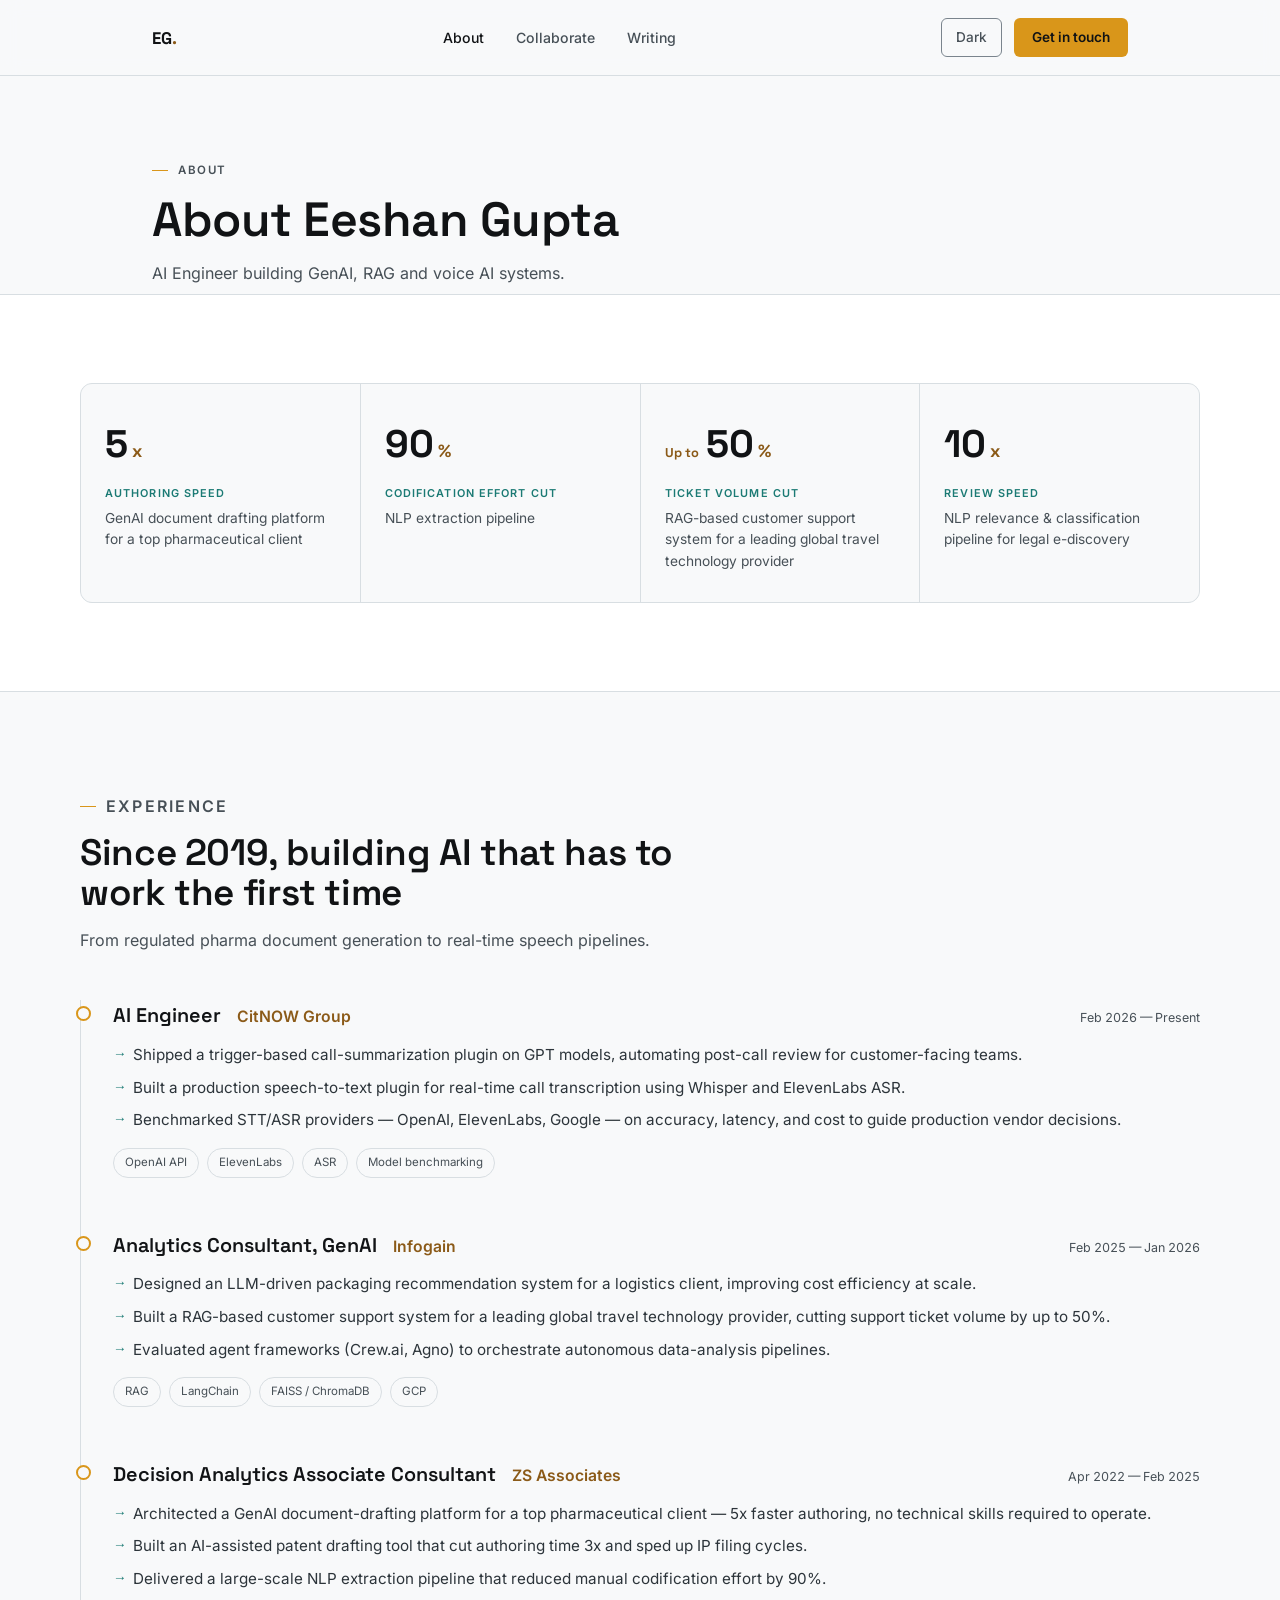
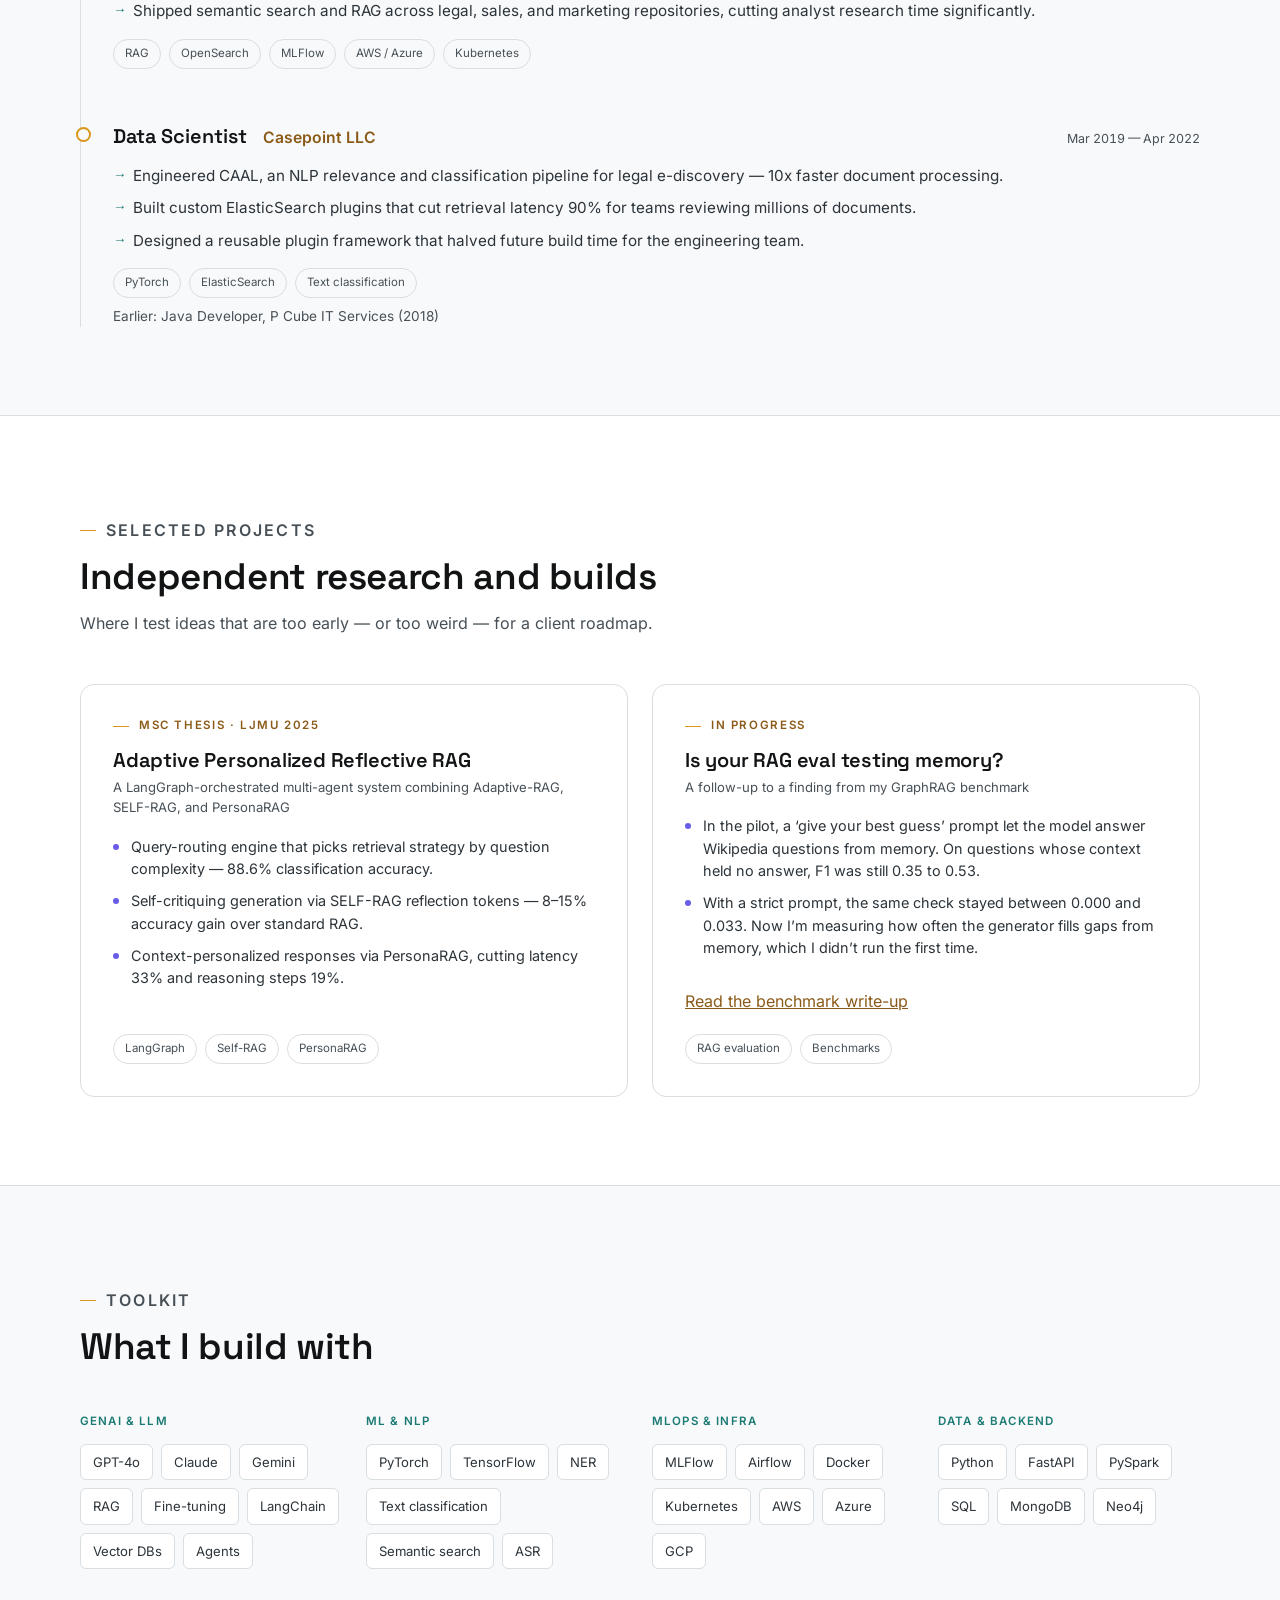
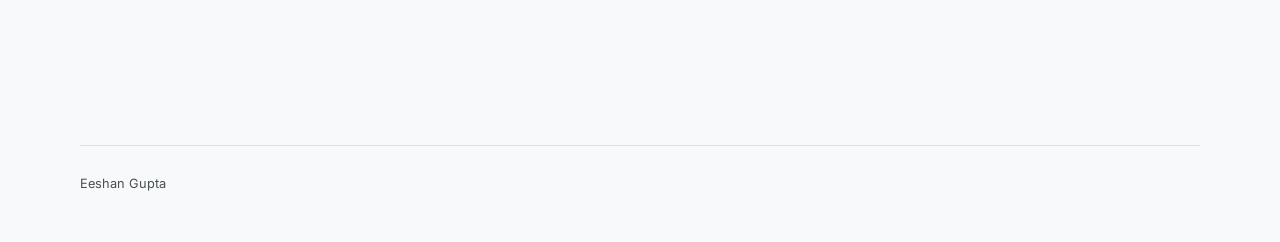
==== about/index.html @ 79f5b5ff "Show reveal sections when JavaScript is off Refs PixnetTechnosys/cos-os#446  Co-Authored-By: Claude " ====
<!DOCTYPE html>
<html lang="en">
<head>
<meta charset="UTF-8">
<meta name="viewport" content="width=device-width, initial-scale=1.0">
<title>About — Eeshan Gupta</title>
<meta name="description" content="Eeshan Gupta — AI Engineer. Experience, selected projects and toolkit across production GenAI, RAG and voice AI systems.">
<link rel="canonical" href="https://eeshangupta.com/about/">
<link rel="alternate" type="application/rss+xml" title="Eeshan Gupta — Writing" href="https://eeshangupta.com/feed.xml">
<meta property="og:type" content="website">
<meta property="og:site_name" content="Eeshan Gupta">
<meta property="og:title" content="About — Eeshan Gupta">
<meta property="og:description" content="Eeshan Gupta — AI Engineer. Experience, selected projects and toolkit across production GenAI, RAG and voice AI systems.">
<meta property="og:url" content="https://eeshangupta.com/about/">
<meta property="og:image" content="https://eeshangupta.com/writing/graphrag-vs-tuned-hybrid/og-v2.png">
<meta property="og:image:width" content="1200">
<meta property="og:image:height" content="630">
<meta property="og:image:alt" content="Paired F1 difference, graph minus tuned hybrid, on two datasets">
<meta name="twitter:card" content="summary_large_image">
<meta name="twitter:title" content="About — Eeshan Gupta">
<meta name="twitter:description" content="Eeshan Gupta — AI Engineer. Experience, selected projects and toolkit across production GenAI, RAG and voice AI systems.">
<meta name="twitter:image" content="https://eeshangupta.com/writing/graphrag-vs-tuned-hybrid/og-v2.png">
<script>
(function(){var d=document.documentElement,t;try{t=localStorage.getItem("theme")}catch(e){}
if(t!=="light"&&t!=="dark")t=matchMedia("(prefers-color-scheme: light)").matches?"light":"dark";
d.dataset.theme=t;d.classList.add("js");
document.addEventListener("DOMContentLoaded",function(){var b=document.querySelector(".theme-toggle");
function s(){var n=d.dataset.theme==="light"?"dark":"light";b.textContent=n[0].toUpperCase()+n.slice(1);b.setAttribute("aria-label","Switch to "+n+" theme")}
s();b.hidden=false;
b.onclick=function(){var n=d.dataset.theme==="light"?"dark":"light";d.dataset.theme=n;try{localStorage.setItem("theme",n)}catch(e){}s()}})})();
</script>
<link rel="stylesheet" href="/styles.css">
<script type="application/ld+json">
{
  "@context": "https://schema.org",
  "@graph": [
    {
      "@type": "Person",
      "@id": "https://eeshangupta.com/#person",
      "name": "Eeshan Gupta",
      "jobTitle": "AI Engineer",
      "url": "https://eeshangupta.com/",
      "sameAs": [
        "https://www.linkedin.com/in/eeshangpt/",
        "https://github.com/eeshangpt"
      ],
      "address": {
        "@type": "PostalAddress",
        "addressCountry": "IN"
      },
      "knowsAbout": [
        "RAG",
        "LLM evaluation",
        "information retrieval",
        "voice AI"
      ]
    },
    {
      "@type": "WebSite",
      "@id": "https://eeshangupta.com/#website",
      "name": "Eeshan Gupta",
      "url": "https://eeshangupta.com/",
      "publisher": {
        "@id": "https://eeshangupta.com/#person"
      }
    }
  ]
}
</script>
</head>
<body>

<header>
  <nav>
    <a href="/" class="nav-mark">EG<span>.</span></a>
    <div class="nav-links">
      <a href="/about/" class="current" aria-current="page">About</a>
      <a href="/#services">Collaborate</a>
      <a href="/writing/">Writing</a>
    </div>
    <div class="nav-right">
      <details class="nav-menu">
        <summary>Menu</summary>
        <div class="menu-panel">
          <a href="/about/" class="current" aria-current="page">About</a>
          <a href="/#services">Collaborate</a>
          <a href="/writing/">Writing</a>
        </div>
      </details>
      <button type="button" class="theme-toggle" hidden>Light</button>
      <a href="/#contact" class="nav-cta">Get in touch</a>
    </div>
  </nav>
</header>

<main>
  <div class="page-head">
    <p class="eyebrow">About</p>
    <h1>About Eeshan Gupta</h1>
    <p>AI Engineer building GenAI, RAG and voice AI systems.</p>
  </div>

  <!-- IMPACT -->
  <section class="impact">
    <div class="section-inner reveal">
      <div class="impact-grid">
        <div class="impact-card">
          <div class="metric">5<span class="unit">x</span></div>
          <p class="tag">Authoring speed</p>
          <p>GenAI document drafting platform for a top pharmaceutical client</p>
        </div>
        <div class="impact-card">
          <div class="metric">90<span class="unit">%</span></div>
          <p class="tag">Codification effort cut</p>
          <p>NLP extraction pipeline</p>
        </div>
        <div class="impact-card">
          <div class="metric"><span class="unit" style="font-size:.8rem">Up to&nbsp;</span>50<span class="unit">%</span></div>
          <p class="tag">Ticket volume cut</p>
          <p>RAG-based customer support system for a leading global travel technology provider</p>
        </div>
        <div class="impact-card">
          <div class="metric">10<span class="unit">x</span></div>
          <p class="tag">Review speed</p>
          <p>NLP relevance &amp; classification pipeline for legal e-discovery</p>
        </div>
      </div>
    </div>
  </section>

  <!-- EXPERIENCE -->
  <section id="experience">
    <div class="section-inner">
      <div class="section-head reveal">
        <p class="eyebrow">Experience</p>
        <h2>Since 2019, building AI that has to work the first time</h2>
        <p>From regulated pharma document generation to real-time speech pipelines.</p>
      </div>

      <div class="timeline reveal">
        <div class="tl-item">
          <div class="tl-head">
            <span class="tl-role">AI Engineer</span>
            <span class="tl-org">CitNOW Group</span>
            <span class="tl-dates">Feb 2026 — Present</span>
          </div>
          <ul>
            <li>Shipped a trigger-based call-summarization plugin on GPT models, automating post-call review for customer-facing teams.</li>
            <li>Built a production speech-to-text plugin for real-time call transcription using Whisper and ElevenLabs ASR.</li>
            <li>Benchmarked STT/ASR providers — OpenAI, ElevenLabs, Google — on accuracy, latency, and cost to guide production vendor decisions.</li>
          </ul>
          <div class="tl-tags">
            <span class="tag-chip">OpenAI API</span><span class="tag-chip">ElevenLabs</span><span class="tag-chip">ASR</span><span class="tag-chip">Model benchmarking</span>
          </div>
        </div>

        <div class="tl-item">
          <div class="tl-head">
            <span class="tl-role">Analytics Consultant, GenAI</span>
            <span class="tl-org">Infogain</span>
            <span class="tl-dates">Feb 2025 — Jan 2026</span>
          </div>
          <ul>
            <li>Designed an LLM-driven packaging recommendation system for a logistics client, improving cost efficiency at scale.</li>
            <li>Built a RAG-based customer support system for a leading global travel technology provider, cutting support ticket volume by up to 50%.</li>
            <li>Evaluated agent frameworks (Crew.ai, Agno) to orchestrate autonomous data-analysis pipelines.</li>
          </ul>
          <div class="tl-tags">
            <span class="tag-chip">RAG</span><span class="tag-chip">LangChain</span><span class="tag-chip">FAISS / ChromaDB</span><span class="tag-chip">GCP</span>
          </div>
        </div>

        <div class="tl-item">
          <div class="tl-head">
            <span class="tl-role">Decision Analytics Associate Consultant</span>
            <span class="tl-org">ZS Associates</span>
            <span class="tl-dates">Apr 2022 — Feb 2025</span>
          </div>
          <ul>
            <li>Architected a GenAI document-drafting platform for a top pharmaceutical client — 5x faster authoring, no technical skills required to operate.</li>
            <li>Built an AI-assisted patent drafting tool that cut authoring time 3x and sped up IP filing cycles.</li>
            <li>Delivered a large-scale NLP extraction pipeline that reduced manual codification effort by 90%.</li>
            <li>Shipped semantic search and RAG across legal, sales, and marketing repositories, cutting analyst research time significantly.</li>
          </ul>
          <div class="tl-tags">
            <span class="tag-chip">RAG</span><span class="tag-chip">OpenSearch</span><span class="tag-chip">MLFlow</span><span class="tag-chip">AWS / Azure</span><span class="tag-chip">Kubernetes</span>
          </div>
        </div>

        <div class="tl-item">
          <div class="tl-head">
            <span class="tl-role">Data Scientist</span>
            <span class="tl-org">Casepoint LLC</span>
            <span class="tl-dates">Mar 2019 — Apr 2022</span>
          </div>
          <ul>
            <li>Engineered CAAL, an NLP relevance and classification pipeline for legal e-discovery — 10x faster document processing.</li>
            <li>Built custom ElasticSearch plugins that cut retrieval latency 90% for teams reviewing millions of documents.</li>
            <li>Designed a reusable plugin framework that halved future build time for the engineering team.</li>
          </ul>
          <div class="tl-tags">
            <span class="tag-chip">PyTorch</span><span class="tag-chip">ElasticSearch</span><span class="tag-chip">Text classification</span>
          </div>
          <p class="tl-earlier">Earlier: Java Developer, P Cube IT Services (2018)</p>
        </div>
      </div>
    </div>
  </section>

  <!-- PROJECTS -->
  <section id="projects" style="background:var(--surface-raised); border-top:1px solid var(--line); border-bottom:1px solid var(--line);">
    <div class="section-inner">
      <div class="section-head reveal">
        <p class="eyebrow">Selected projects</p>
        <h2>Independent research and builds</h2>
        <p>Where I test ideas that are too early — or too weird — for a client roadmap.</p>
      </div>

      <div class="project-grid reveal">
        <div class="project-card">
          <p class="eyebrow">MSc thesis · LJMU 2025</p>
          <h3>Adaptive Personalized Reflective RAG</h3>
          <p class="proj-sub">A LangGraph-orchestrated multi-agent system combining Adaptive-RAG, SELF-RAG, and PersonaRAG</p>
          <ul>
            <li>Query-routing engine that picks retrieval strategy by question complexity — 88.6% classification accuracy.</li>
            <li>Self-critiquing generation via SELF-RAG reflection tokens — 8–15% accuracy gain over standard RAG.</li>
            <li>Context-personalized responses via PersonaRAG, cutting latency 33% and reasoning steps 19%.</li>
          </ul>
          <div class="tl-tags">
            <span class="tag-chip">LangGraph</span><span class="tag-chip">Self-RAG</span><span class="tag-chip">PersonaRAG</span>
          </div>
        </div>

        <div class="project-card">
          <p class="eyebrow">In progress</p>
          <h3>Is your RAG eval testing memory?</h3>
          <p class="proj-sub">A follow-up to a finding from my GraphRAG benchmark</p>
          <ul>
            <li>In the pilot, a &lsquo;give your best guess&rsquo; prompt let the model answer Wikipedia questions from memory. On questions whose context held no answer, F1 was still 0.35 to 0.53.</li>
            <li>With a strict prompt, the same check stayed between 0.000 and 0.033. Now I&rsquo;m measuring how often the generator fills gaps from memory, which I didn&rsquo;t run the first time.</li>
          </ul>
          <p style="margin-bottom:20px"><a href="/writing/graphrag-vs-tuned-hybrid/" style="color:var(--accent-text);text-decoration:underline">Read the benchmark write-up</a></p>
          <div class="tl-tags">
            <span class="tag-chip">RAG evaluation</span><span class="tag-chip">Benchmarks</span>
          </div>
        </div>
      </div>
    </div>
  </section>

  <!-- SKILLS -->
  <section id="skills">
    <div class="section-inner">
      <div class="section-head reveal">
        <p class="eyebrow">Toolkit</p>
        <h2>What I build with</h2>
      </div>
      <div class="skills-grid reveal">
        <div class="skill-group">
          <h3>GenAI &amp; LLM</h3>
          <div class="pill-list">
            <span class="pill">GPT-4o</span><span class="pill">Claude</span><span class="pill">Gemini</span>
            <span class="pill">RAG</span><span class="pill">Fine-tuning</span><span class="pill">LangChain</span>
            <span class="pill">Vector DBs</span><span class="pill">Agents</span>
          </div>
        </div>
        <div class="skill-group">
          <h3>ML &amp; NLP</h3>
          <div class="pill-list">
            <span class="pill">PyTorch</span><span class="pill">TensorFlow</span><span class="pill">NER</span>
            <span class="pill">Text classification</span><span class="pill">Semantic search</span><span class="pill">ASR</span>
          </div>
        </div>
        <div class="skill-group">
          <h3>MLOps &amp; Infra</h3>
          <div class="pill-list">
            <span class="pill">MLFlow</span><span class="pill">Airflow</span><span class="pill">Docker</span>
            <span class="pill">Kubernetes</span><span class="pill">AWS</span><span class="pill">Azure</span><span class="pill">GCP</span>
          </div>
        </div>
        <div class="skill-group">
          <h3>Data &amp; Backend</h3>
          <div class="pill-list">
            <span class="pill">Python</span><span class="pill">FastAPI</span><span class="pill">PySpark</span>
            <span class="pill">SQL</span><span class="pill">MongoDB</span><span class="pill">Neo4j</span>
          </div>
        </div>
      </div>
    </div>
  </section>

</main>

<footer>
  <div class="foot-bottom">
    <span>Eeshan Gupta</span>
  </div>
</footer>

<script src="/script.js" defer></script>
<script data-goatcounter="https://eeshangpt.goatcounter.com/count" async src="https://gc.zgo.at/count.js"></script>
</body>
</html>
---- styles.css ----
@font-face{
  font-family:"Inter Local";
  src:url("fonts/inter-latin.woff2") format("woff2");
  font-style:normal;
  font-weight:100 900;
  font-display:swap;
}

@font-face{
  font-family:"Space Grotesk Local";
  src:url("fonts/space-grotesk-latin.woff2") format("woff2");
  font-style:normal;
  font-weight:300 700;
  font-display:swap;
}

:root{
    --violet:#6B5CE6;

    --font-display:"Space Grotesk Local", "Space Grotesk", sans-serif;
    --font-body:"Inter Local", "Inter", sans-serif;

    --max-w:1120px;
    --edge: clamp(24px, 6vw, 72px);
  }

  /* Theme tokens (same names as the design system). Dark is the default;
     light follows prefers-color-scheme unless a choice is stored (see inline head script). */
  :root,
  [data-theme="dark"]{
    color-scheme:dark;
    --surface:#111315;
    --surface-raised:#1E2327;
    --surface-glass:rgba(17,19,21,0.82);
    --line:#2C343A;
    --line-strong:#6B767E;
    --ink-strong:#F8F9FA;
    --ink:#D8DEE2;
    --ink-muted:#8A949D;
    --ink-faint:#7A848D;
    --accent:#D9961A;
    --accent-hover:#F2C14E;
    --accent-text:#D9961A;
    --accent-deep:#A86A10;
    --on-accent:#111315;
    --signal:#2FA7A0;
    --band:#2C343A;
  }
  [data-theme="light"]{
    color-scheme:light;
    --surface:#F8F9FA;
    --surface-raised:#FFFFFF;
    --surface-glass:rgba(248,249,250,0.82);
    --line:#D8DEE2;
    --line-strong:#7A848D;
    --ink-strong:#111315;
    --ink:#2C343A;
    --ink-muted:#475057;
    --ink-faint:#475057;
    --accent-text:#8B5A18;
    --signal:#1B7A74;
    --band:#D8DEE2;
  }
  @media (prefers-color-scheme:light){
    :root:not([data-theme]){
      color-scheme:light;
      --surface:#F8F9FA;
      --surface-raised:#FFFFFF;
      --surface-glass:rgba(248,249,250,0.82);
      --line:#D8DEE2;
      --line-strong:#7A848D;
      --ink-strong:#111315;
      --ink:#2C343A;
      --ink-muted:#475057;
      --ink-faint:#475057;
      --accent-text:#8B5A18;
      --signal:#1B7A74;
      --band:#D8DEE2;
    }
  }

  *{ box-sizing:border-box; margin:0; padding:0; }
  html{ scroll-behavior:smooth; }

  body{
    background:var(--surface);
    color:var(--ink);
    font-family:var(--font-body);
    font-weight:400;
    line-height:1.55;
    -webkit-font-smoothing:antialiased;
  }

  ::selection{ background:var(--accent); color:var(--on-accent); }

  a{ color:inherit; text-decoration:none; }

  img,svg{ display:block; max-width:100%; }

  .wrap{
    max-width:var(--max-w);
    margin:0 auto;
    padding-left:var(--edge);
    padding-right:var(--edge);
  }

  h1,h2,h3{
    font-family:var(--font-display);
    color:var(--ink-strong);
    font-weight:600;
    letter-spacing:-0.01em;
    line-height:1.1;
  }

  .eyebrow{
    font-family:var(--font-body);
    font-size:0.72rem;
    font-weight:600;
    letter-spacing:0.14em;
    text-transform:uppercase;
    color:var(--accent-text);
    display:flex;
    align-items:center;
    gap:10px;
  }
  .eyebrow::before{
    content:"";
    width:16px;
    height:1px;
    background:var(--accent);
    display:inline-block;
  }

  :focus-visible{
    outline:2px solid var(--signal);
    outline-offset:3px;
    border-radius:2px;
  }

  /* ---------- NAV ---------- */
  body > header{
    position:sticky;
    top:0;
    z-index:50;
    background:var(--surface-glass);
    backdrop-filter:blur(10px);
    border-bottom:1px solid var(--line);
  }
  nav{
    display:flex;
    align-items:center;
    justify-content:space-between;
    padding:18px var(--edge);
    max-width:var(--max-w);
    margin:0 auto;
  }
  .nav-mark{
    font-family:var(--font-display);
    font-weight:700;
    font-size:1.05rem;
    color:var(--ink-strong);
  }
  .nav-mark span{ color:var(--accent-text); }
  .nav-links{
    display:flex;
    gap:32px;
    font-size:0.88rem;
    font-weight:500;
    color:var(--ink-muted);
  }
  .nav-links a{ transition:color .2s ease; }
  .nav-links a:hover{ color:var(--ink-strong); }
  .nav-cta{
    font-size:0.85rem;
    font-weight:600;
    color:var(--on-accent);
    background:var(--accent);
    padding:9px 18px;
    border-radius:6px;
    transition:background .2s ease, transform .2s ease;
  }
  .nav-cta:hover{ background:var(--accent-hover); transform:translateY(-1px); }

  .nav-right{ display:flex; align-items:center; gap:12px; }
  .theme-toggle{
    font:inherit;
    font-size:0.85rem;
    font-weight:500;
    color:var(--ink-muted);
    background:transparent;
    border:1px solid var(--line-strong);
    padding:8px 14px;
    border-radius:6px;
    cursor:pointer;
    transition:color .2s ease;
  }
  .theme-toggle:hover{ color:var(--ink-strong); }

  @media (max-width:720px){
    .nav-links{ display:none; }
  }

  /* ---------- HERO ---------- */
  .hero{
    padding:96px var(--edge) 80px;
    max-width:var(--max-w);
    margin:0 auto;
  }
  .hero h1{
    font-size:clamp(2.6rem, 5.2vw, 4.1rem);
    margin:18px 0 22px;
  }
  .hero h1 .role{
    display:block;
    font-size:0.42em;
    font-weight:500;
    color:var(--ink-muted);
    margin-top:10px;
    letter-spacing:0;
  }
  .hero p.lede{
    font-size:1.08rem;
    color:var(--ink-muted);
    max-width:46ch;
    margin-bottom:34px;
  }
  .hero p.lede strong{ color:var(--ink); font-weight:500; }

  .hero-ctas{ display:flex; gap:14px; flex-wrap:wrap; }
  .btn{
    display:inline-flex;
    align-items:center;
    gap:8px;
    padding:13px 24px;
    border-radius:7px;
    font-size:0.92rem;
    font-weight:600;
    transition:transform .2s ease, background .2s ease, border-color .2s ease;
  }
  .btn-primary{
    background:var(--accent);
    color:var(--on-accent);
  }
  .btn-primary:hover{ background:var(--accent-hover); transform:translateY(-2px); }
  .btn-ghost{
    border:1px solid var(--line-strong);
    color:var(--ink);
  }
  .btn-ghost:hover{ border-color:var(--ink-muted); transform:translateY(-2px); }

  /* ---------- SECTION SHELL ---------- */
  section{ padding:88px var(--edge); }
  .section-inner{ max-width:var(--max-w); margin:0 auto; }
  .section-head{ margin-bottom:48px; max-width:60ch; }
  .section-head h2{ font-size:clamp(1.7rem,3vw,2.3rem); margin-top:14px; }
  .section-head p{ color:var(--ink-muted); margin-top:14px; font-size:1rem; }

  .js .reveal{ opacity:0; transform:translateY(18px); transition:opacity .7s ease, transform .7s ease; }
  .js .reveal.is-visible{ opacity:1; transform:translateY(0); }

  /* ---------- IMPACT STRIP ---------- */
  .impact{ background:var(--surface-raised); border-top:1px solid var(--line); border-bottom:1px solid var(--line); }
  .impact-grid{
    display:grid;
    grid-template-columns:repeat(4,1fr);
    gap:1px;
    background:var(--line);
    border:1px solid var(--line);
    border-radius:12px;
    overflow:hidden;
  }
  .impact-card{
    background:var(--surface);
    padding:30px 24px;
  }
  .impact-card .metric{
    font-family:var(--font-display);
    font-size:2.4rem;
    font-weight:700;
    color:var(--ink-strong);
    display:flex;
    align-items:baseline;
    gap:4px;
  }
  .impact-card .metric .unit{ font-size:1.1rem; color:var(--accent-text); }
  .impact-card .tag{
    font-size:0.68rem;
    font-weight:600;
    letter-spacing:0.1em;
    text-transform:uppercase;
    color:var(--signal);
    margin-top:12px;
    margin-bottom:6px;
  }
  .impact-card p{ font-size:0.86rem; color:var(--ink-muted); }

  @media (max-width:860px){
    .impact-grid{ grid-template-columns:repeat(2,1fr); }
  }

  /* ---------- EXPERIENCE ---------- */
  .timeline{ position:relative; padding-left:32px; border-left:1px solid var(--line); }
  .tl-item{ position:relative; padding-bottom:52px; }
  .tl-item:last-child{ padding-bottom:0; }
  .tl-item::before{
    content:"";
    position:absolute;
    left:-37px;
    top:6px;
    width:11px;
    height:11px;
    border-radius:50%;
    background:var(--surface);
    border:2px solid var(--accent);
  }
  .tl-head{
    display:flex;
    flex-wrap:wrap;
    align-items:baseline;
    gap:10px 16px;
    margin-bottom:6px;
  }
  .tl-role{ font-family:var(--font-display); font-size:1.24rem; color:var(--ink-strong); font-weight:600; }
  .tl-org{ color:var(--accent-text); font-weight:600; font-size:0.98rem; }
  .tl-dates{
    font-size:0.78rem;
    color:var(--ink-muted);
    margin-left:auto;
    font-variant-numeric:tabular-nums;
  }
  .tl-item ul{ list-style:none; margin-top:12px; }
  .tl-item li{
    position:relative;
    padding-left:20px;
    color:var(--ink);
    font-size:0.95rem;
    margin-bottom:9px;
  }
  .tl-item li::before{
    content:"→";
    position:absolute;
    left:0;
    color:var(--signal);
    font-size:0.85rem;
  }
  .tl-tags{ display:flex; flex-wrap:wrap; gap:8px; margin-top:16px; }
  .tag-chip{
    font-size:0.72rem;
    color:var(--ink-muted);
    border:1px solid var(--line);
    padding:5px 11px;
    border-radius:20px;
  }
  .tl-earlier{
    margin-top:8px;
    padding-left:0;
    font-size:0.85rem;
    color:var(--ink-faint);
  }

  /* ---------- PROJECTS ---------- */
  .project-grid{
    display:grid;
    grid-template-columns:1fr 1fr;
    gap:24px;
  }
  .project-card{
    background:var(--surface-raised);
    border:1px solid var(--line);
    border-radius:14px;
    padding:32px;
    display:flex;
    flex-direction:column;
    transition:border-color .25s ease, transform .25s ease;
  }
  .project-card:hover{ border-color:var(--ink-faint); transform:translateY(-3px); }
  .project-card .eyebrow{ margin-bottom:14px; }
  .project-card h3{ font-size:1.25rem; margin-bottom:6px; }
  .project-card .proj-sub{ font-size:0.82rem; color:var(--ink-muted); margin-bottom:18px; }
  .project-card ul{ list-style:none; margin-bottom:20px; }
  .project-card li{
    position:relative;
    padding-left:18px;
    font-size:0.9rem;
    color:var(--ink);
    margin-bottom:10px;
  }
  .project-card li::before{
    content:"";
    position:absolute;
    left:0;
    top:8px;
    width:6px;
    height:6px;
    border-radius:50%;
    background:var(--violet);
  }
  .project-card .tl-tags{ margin-top:auto; }

  @media (max-width:860px){ .project-grid{ grid-template-columns:1fr; } }

  /* ---------- SKILLS ---------- */
  .skills-grid{
    display:grid;
    grid-template-columns:repeat(4,1fr);
    gap:24px;
  }
  .skill-group h3{
    font-size:0.72rem;
    letter-spacing:0.1em;
    text-transform:uppercase;
    color:var(--signal);
    font-weight:600;
    margin-bottom:16px;
    font-family:var(--font-body);
  }
  .skill-group .pill-list{ display:flex; flex-wrap:wrap; gap:8px; }
  .pill{
    font-size:0.82rem;
    color:var(--ink);
    background:var(--surface-raised);
    border:1px solid var(--line);
    padding:7px 12px;
    border-radius:6px;
  }
  @media (max-width:860px){ .skills-grid{ grid-template-columns:1fr 1fr; } }
  @media (max-width:520px){ .skills-grid{ grid-template-columns:1fr; } }

  /* ---------- SERVICES ---------- */
  .services{ background:var(--surface-raised); border-top:1px solid var(--line); border-bottom:1px solid var(--line); }
  .services-grid{
    display:grid;
    grid-template-columns:1fr 1fr;
    gap:24px;
  }
  .service-card{
    background:var(--surface);
    border:1px solid var(--line);
    border-radius:14px;
    padding:32px;
  }
  .service-card h3{ font-size:1.15rem; margin-bottom:10px; }
  .service-card p{ font-size:0.92rem; color:var(--ink-muted); margin-bottom:18px; }
  .service-card .service-link{
    font-size:0.85rem;
    font-weight:600;
    color:var(--accent-text);
    display:inline-flex;
    align-items:center;
    gap:6px;
  }
  .service-card .service-link svg{ transition:transform .2s ease; }
  .service-card:hover .service-link svg{ transform:translateX(3px); }

  @media (max-width:720px){ .services-grid{ grid-template-columns:1fr; } }

  /* ---------- CONTACT / FOOTER ---------- */
  footer{ padding:88px var(--edge) 48px; }
  .contact-inner{
    max-width:var(--max-w);
    margin:0 auto;
    text-align:center;
  }
  .contact-inner h2{
    font-size:clamp(2rem,4.5vw,3rem);
    max-width:16ch;
    margin:16px auto 20px;
  }
  .contact-inner p{ color:var(--ink-muted); max-width:50ch; margin:0 auto 34px; }
  .contact-links{
    display:flex;
    justify-content:center;
    gap:16px;
    flex-wrap:wrap;
    margin-bottom:64px;
  }
  .foot-bottom{
    display:flex;
    justify-content:space-between;
    align-items:center;
    max-width:var(--max-w);
    margin:0 auto;
    padding-top:28px;
    border-top:1px solid var(--line);
    font-size:0.8rem;
    color:var(--ink-faint);
    flex-wrap:wrap;
    gap:12px;
  }
  .foot-bottom a{ color:var(--ink-faint); transition:color .2s ease; }
  .foot-bottom a:hover{ color:var(--ink); }

  @media (prefers-reduced-motion: reduce){
    *{ animation:none !important; transition:none !important; }
    html{ scroll-behavior:auto; }
  }

  /* ---------- WRITING ---------- */
  .nav-links a.current{ color:var(--ink-strong); }
  @media (max-width:720px){ .nav-links.keep{ display:flex; gap:20px; } }

  .page-head{ padding:72px var(--edge) 8px; max-width:var(--max-w); margin:0 auto; }
  .page-head h1{ font-size:clamp(2rem,4.5vw,3rem); margin-top:14px; }
  .page-head p{ color:var(--ink-muted); margin-top:14px; max-width:60ch; }

  .post-list{ list-style:none; max-width:var(--max-w); margin:0 auto; padding:40px var(--edge) 88px; display:grid; gap:24px; }
  .post-card{
    display:block;
    background:var(--surface-raised);
    border:1px solid var(--line);
    border-radius:14px;
    padding:28px 28px 26px;
    transition:border-color .25s ease, transform .25s ease;
  }
  .post-card:hover{ border-color:var(--ink-faint); transform:translateY(-3px); }
  .post-card .eyebrow{ margin-bottom:12px; }
  .post-card h2, .post-card h3{ font-size:1.3rem; line-height:1.2; margin-bottom:10px; }
  .post-card p{ font-size:0.92rem; color:var(--ink-muted); }
  .post-card .more{ margin-top:16px; font-size:0.85rem; font-weight:600; color:var(--accent-text); display:inline-block; }
  .latest-post{ margin-top:24px; }

  .article{ padding:56px var(--edge) 88px; }
  .article-inner{ max-width:70ch; margin:0 auto; }
  .article-head{ margin-bottom:36px; }
  .article-head h1{ font-size:clamp(1.9rem,5vw,2.8rem); line-height:1.12; margin:14px 0 16px; }
  .article-meta{ font-size:0.82rem; color:var(--ink-muted); }
  .article-body{ font-size:1.05rem; line-height:1.7; color:var(--ink); overflow-wrap:break-word; }
  .article-body p, .article-body ul{ margin-bottom:1.15em; }
  .article-body h2{ font-size:clamp(1.3rem,3vw,1.6rem); margin:2.1em 0 0.7em; }
  .article-body h3{ font-size:1.15rem; margin:1.8em 0 0.6em; }
  .article-body mark{ background:#ffe066; color:#111; padding:0 3px; border-radius:3px; }
  .article-body strong{ color:var(--ink-strong); font-weight:600; }
  .article-body ul{ padding-left:1.3em; }
  .article-body li{ margin-bottom:0.5em; }
  .article-body li::marker{ color:var(--signal); }
  .article-body code{ font-family:ui-monospace, monospace; font-size:0.88em; background:var(--surface-raised); border:1px solid var(--line); padding:1px 6px; border-radius:4px; overflow-wrap:anywhere; }
  .article-body figure{ margin:1.8em 0; }
  .article-body figure img{ width:100%; height:auto; background:#fff; border-radius:10px; border:1px solid var(--line); }
  .article-body figcaption{ font-size:0.82rem; color:var(--ink-muted); margin-top:10px; }
  .table-wrap{ overflow-x:auto; margin:1.6em 0; border:1px solid var(--line); border-radius:10px; }
  .table-wrap table{ width:100%; border-collapse:collapse; font-size:0.9rem; font-variant-numeric:tabular-nums; }
  .table-wrap th, .table-wrap td{ padding:10px 12px; text-align:right; border-bottom:1px solid var(--line); }
  .table-wrap thead th{ font-size:0.7rem; letter-spacing:0.08em; text-transform:uppercase; color:var(--signal); font-weight:600; }
  .table-wrap th:first-child, .table-wrap td:first-child{ text-align:left; }
  .table-wrap tbody th{ font-weight:400; color:var(--ink); }
  .table-wrap tbody tr:last-child > *{ border-bottom:0; }
  .article-box{ margin-top:3em; padding:24px 26px 8px; background:var(--surface-raised); border:1px solid var(--line); border-left:3px solid var(--accent); border-radius:10px; font-size:0.95rem; line-height:1.6; }
  .article-box .box-title{ font-size:1.1rem; margin:0 0 0.8em; }
  .article-back{ display:inline-block; margin-top:40px; font-size:0.88rem; font-weight:600; color:var(--accent-text); }

  /* ---------- LATEST WRITING (under hero) + PHONE MENU ---------- */
  .latest-writing{ padding:0 var(--edge) 72px; }
  .latest-writing .latest-post{ margin-top:0; }
  @media (max-width:860px){ .latest-writing{ padding-bottom:48px; } }
  .nav-menu{ display:none; }
  .nav-menu summary{
    list-style:none; cursor:pointer;
    min-height:44px; min-width:44px; padding:0 14px;
    display:inline-flex; align-items:center; justify-content:center;
    font-size:0.85rem; font-weight:500; color:var(--ink-muted);
    border:1px solid var(--line-strong); border-radius:6px;
  }
  .nav-menu summary::-webkit-details-marker{ display:none; }
  .nav-menu[open] summary{ color:var(--ink-strong); }
  .menu-panel{
    position:absolute; left:0; right:0; top:100%;
    display:flex; flex-direction:column;
    padding:8px var(--edge) 16px;
    background:var(--surface-raised); border-bottom:1px solid var(--line);
  }
  .menu-panel a{ min-height:44px; display:flex; align-items:center; font-weight:500; color:var(--ink-strong); }
  @media (max-width:720px){ .nav-menu{ display:block; } .nav-right{ gap:8px; } }

  /* ---------- #430 INTRO HOME + ABOUT ---------- */
  /* Unfilled voice parts are highlighted so they cannot ship by accident (scripts/check-slots.sh fails on them). */
  .slot, .check{
    background:rgba(245,176,32,.22);
    outline:1px dashed var(--accent-text);
    outline-offset:1px;
    border-radius:3px;
    color:var(--ink-strong);
    padding:0 3px;
  }
  .check{ display:block; padding:6px 8px; margin-top:14px; font-size:0.8rem; }
  .hero p.pov{ color:var(--ink); font-size:1.15rem; margin-bottom:18px; }
  .story-grid{ display:grid; grid-template-columns:repeat(3,1fr); gap:24px; }
  .story .metric{
    font-family:var(--font-display);
    font-size:2.6rem;
    font-weight:700;
    color:var(--ink-strong);
    display:flex;
    align-items:baseline;
    gap:4px;
    line-height:1;
  }
  .story .metric .unit{ font-size:1.1rem; color:var(--accent-text); }
  .story .what{ font-size:0.9rem; font-weight:400; font-family:var(--font-body); line-height:inherit; letter-spacing:0; color:var(--ink); margin:12px 0 18px; }
  .story dl{ font-size:0.88rem; margin-bottom:16px; }
  .story dt{
    font-size:0.75rem;
    font-weight:600;
    letter-spacing:0.1em;
    text-transform:uppercase;
    color:var(--signal);
    margin-top:12px;
  }
  .story dd{ color:var(--ink-muted); margin-top:3px; }
  .story .check{ margin-top:auto; }
  .question a{ color:var(--accent-text); text-decoration:underline; }
  .question p{ font-size:0.92rem; color:var(--ink-muted); margin-top:10px; }
  .write-list{ list-style:none; max-width:50ch; margin:0 auto 34px; color:var(--ink-muted); }
  .write-list li{ margin-bottom:10px; }
  .intro-contact .contact-links{ margin-bottom:0; }
  @media (max-width:860px){ .story-grid{ grid-template-columns:1fr; } }
  /* Align problem/constraint/decision/result rows across the three cards (card = 2 rows + dl of 8 rows). */
  @media (min-width:861px){
    @supports (grid-template-rows:subgrid){
      .story-grid{ row-gap:0; }
      .story{ display:grid; grid-row:span 10; grid-template-rows:subgrid; row-gap:0; }
      .story dl{ display:grid; grid-row:span 8; grid-template-rows:subgrid; margin-bottom:0; }
    }
  }
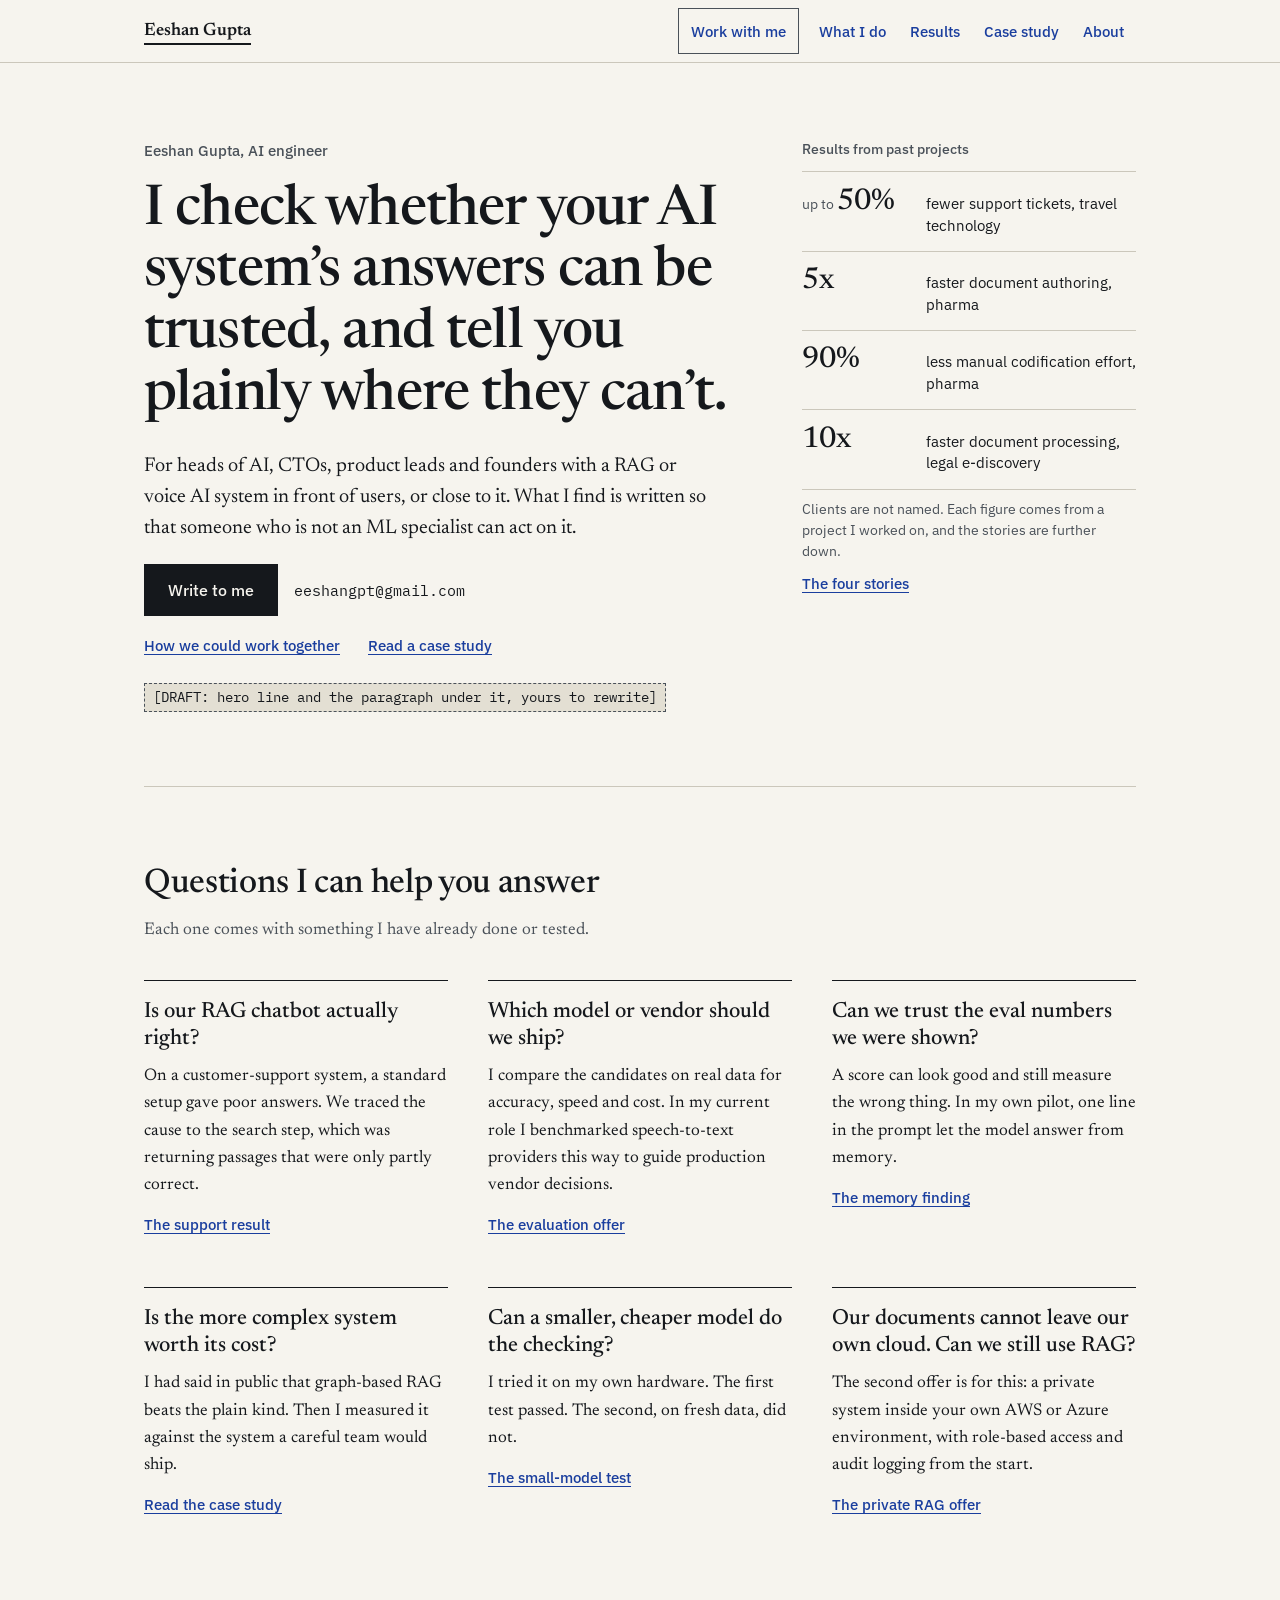
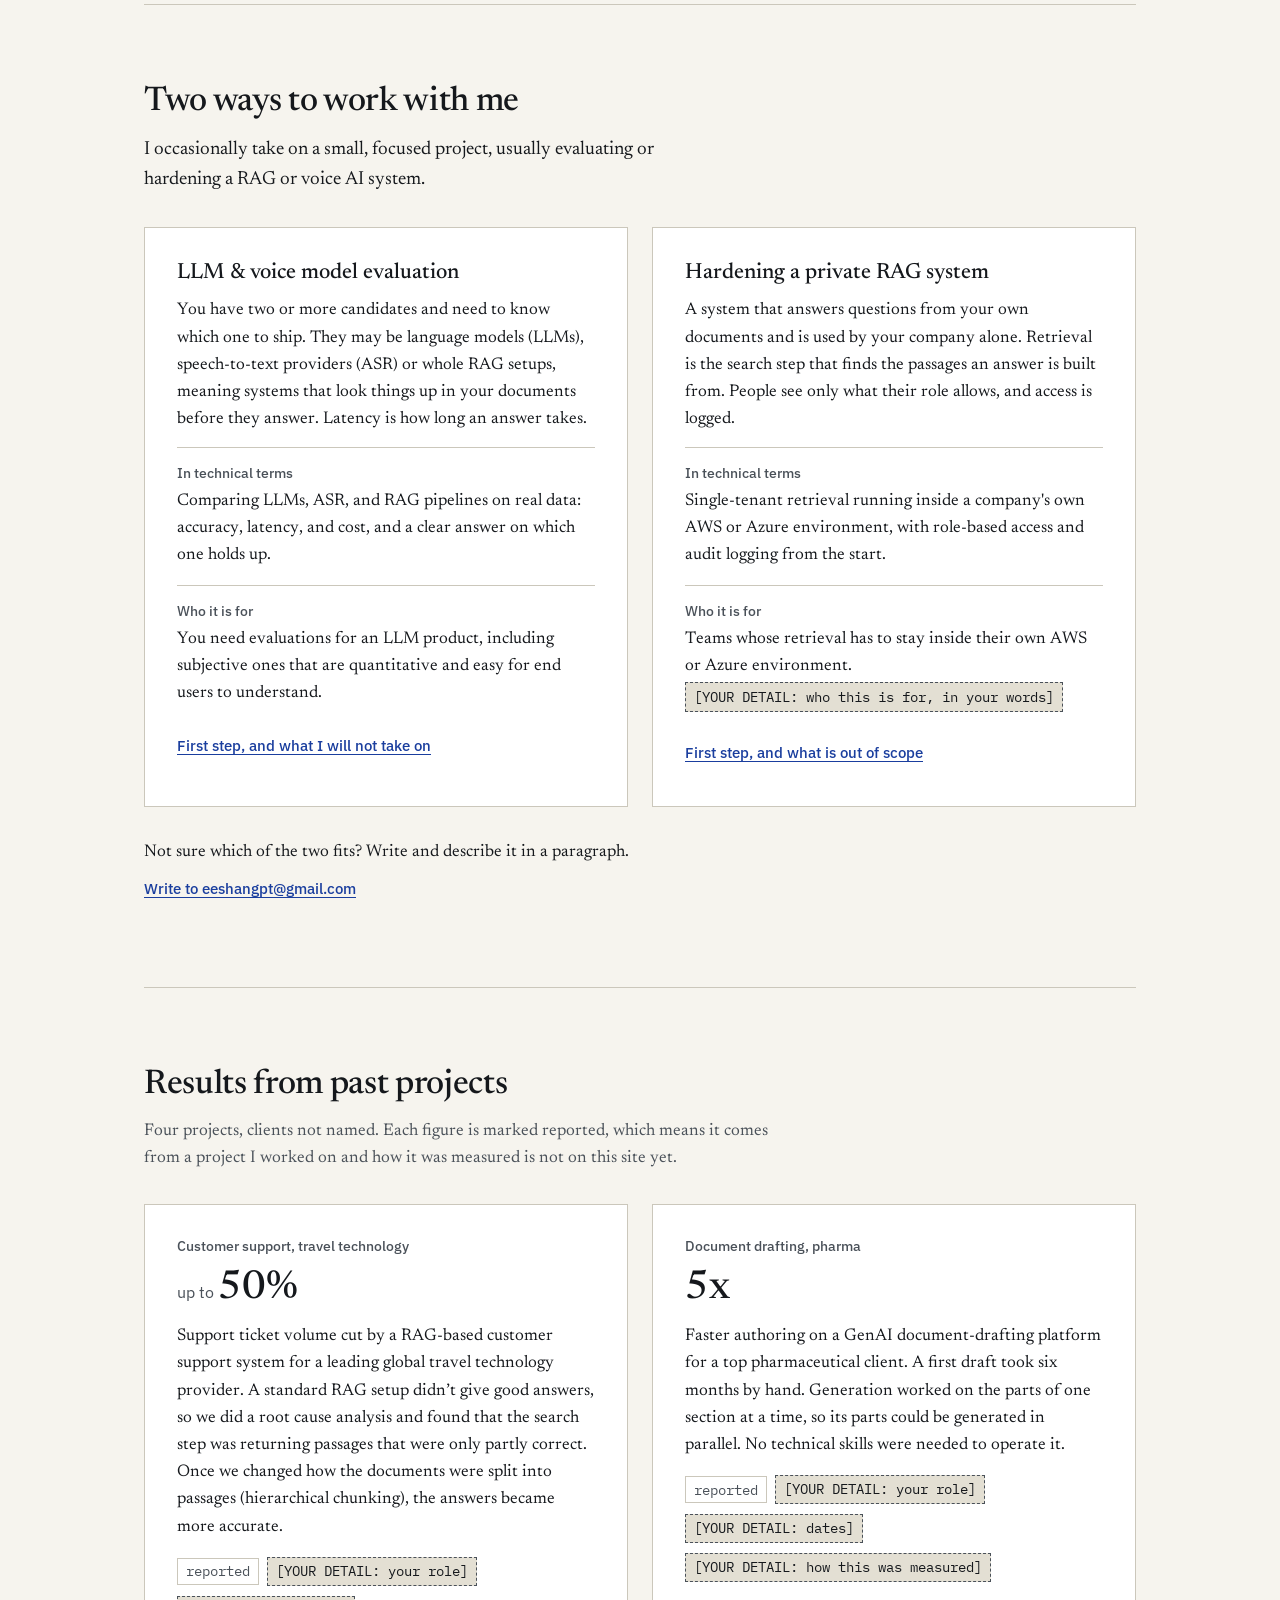
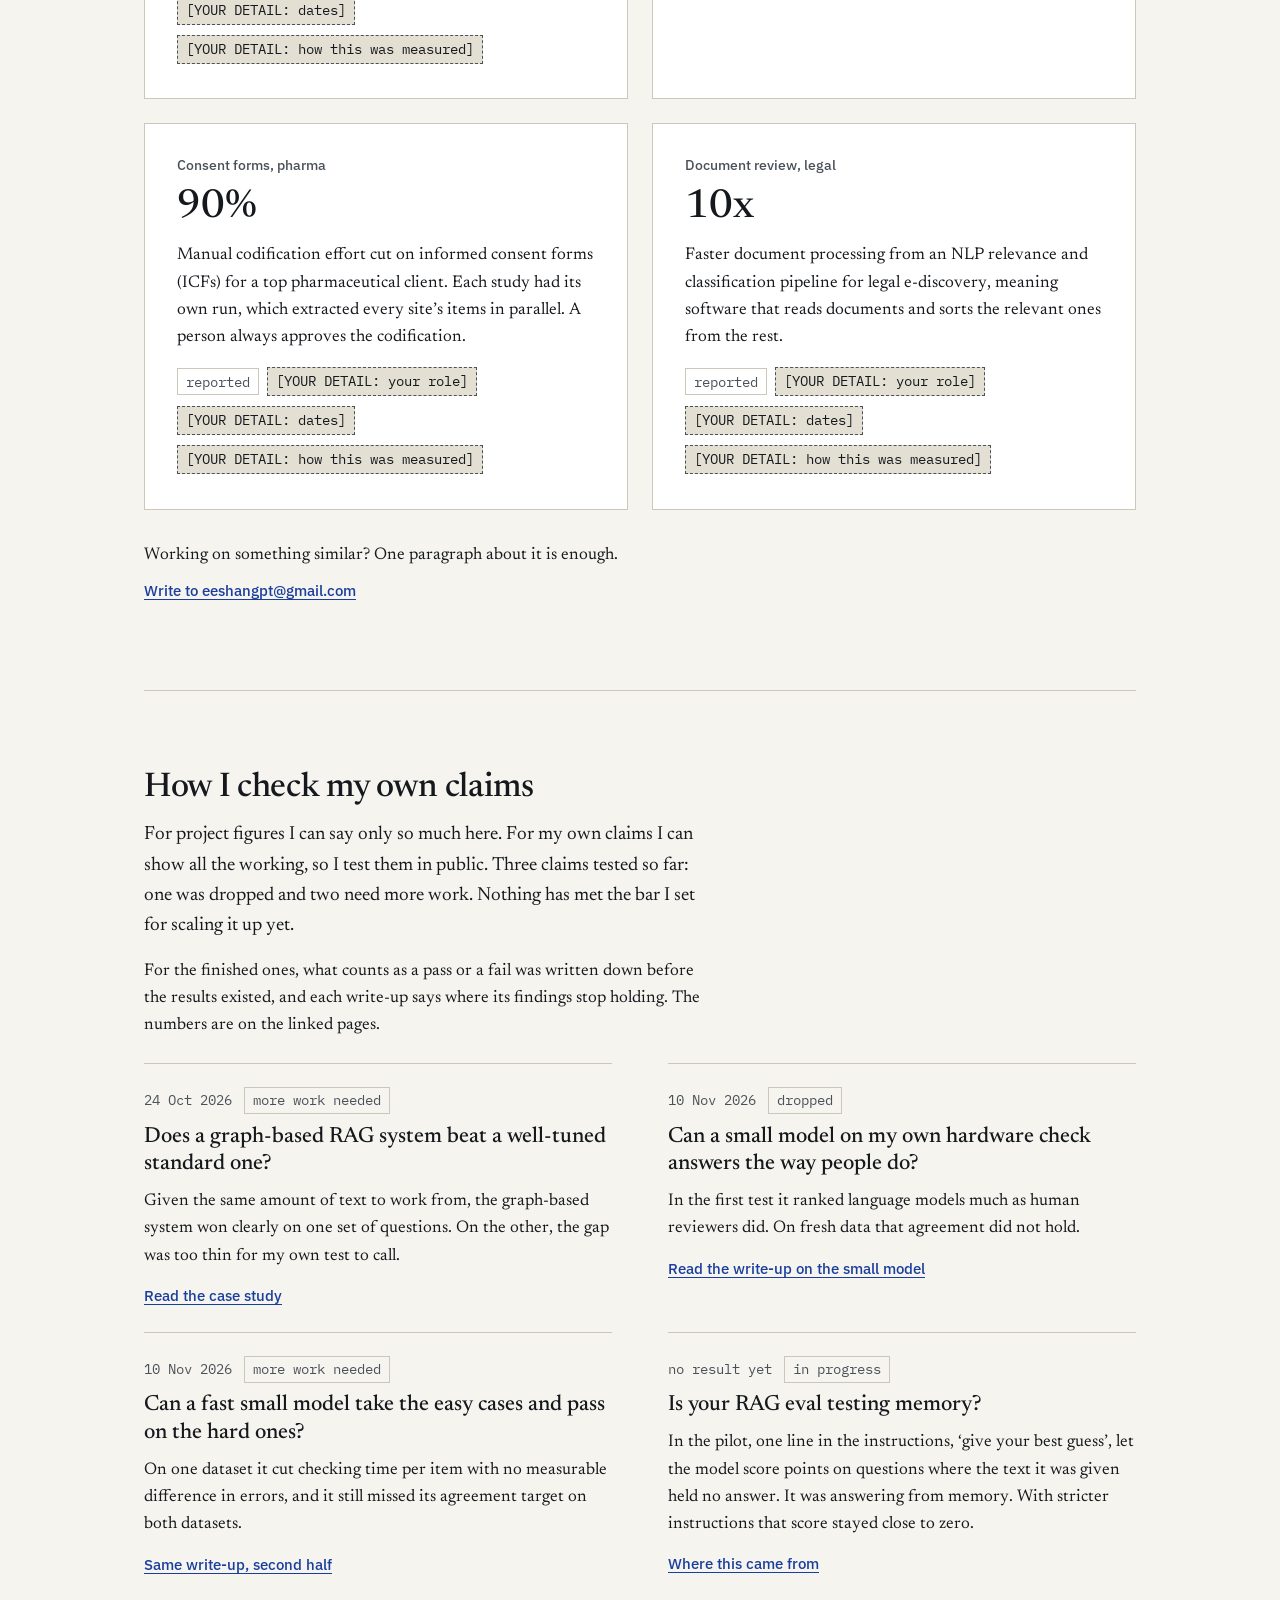
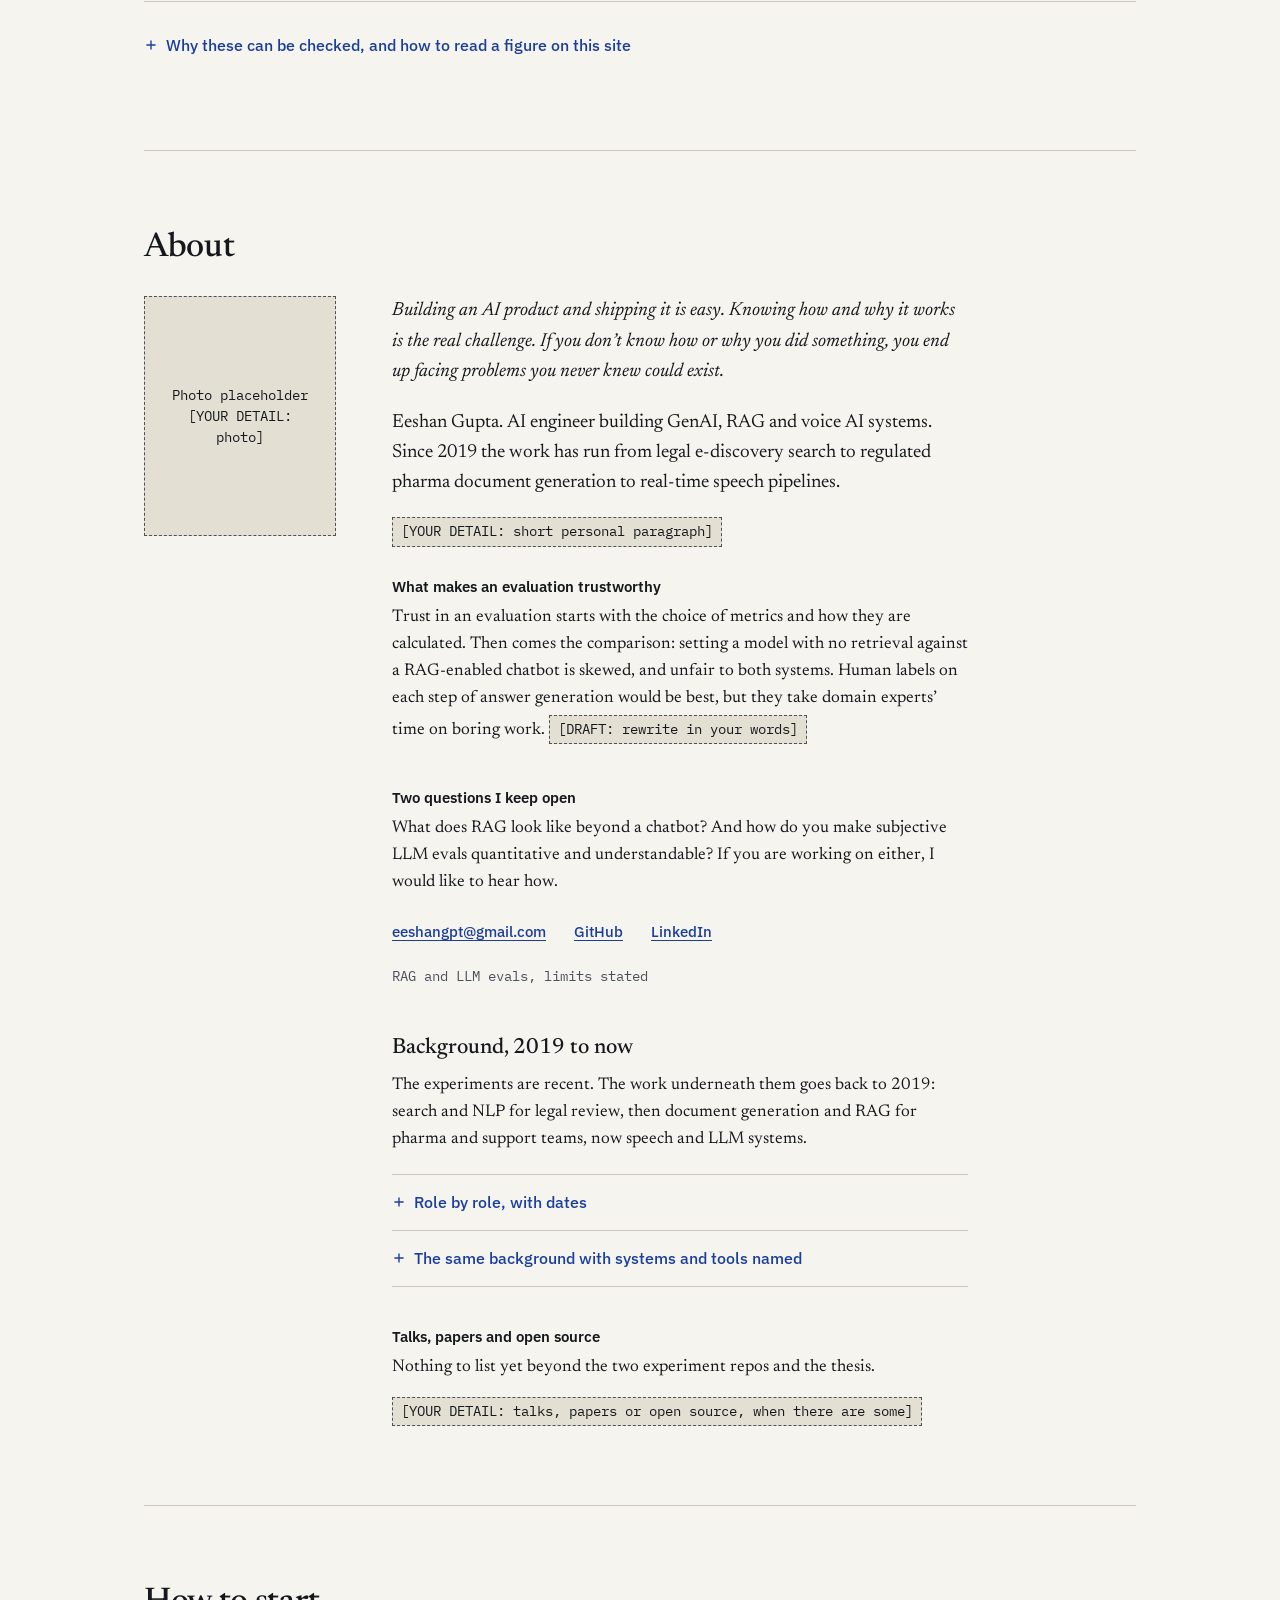
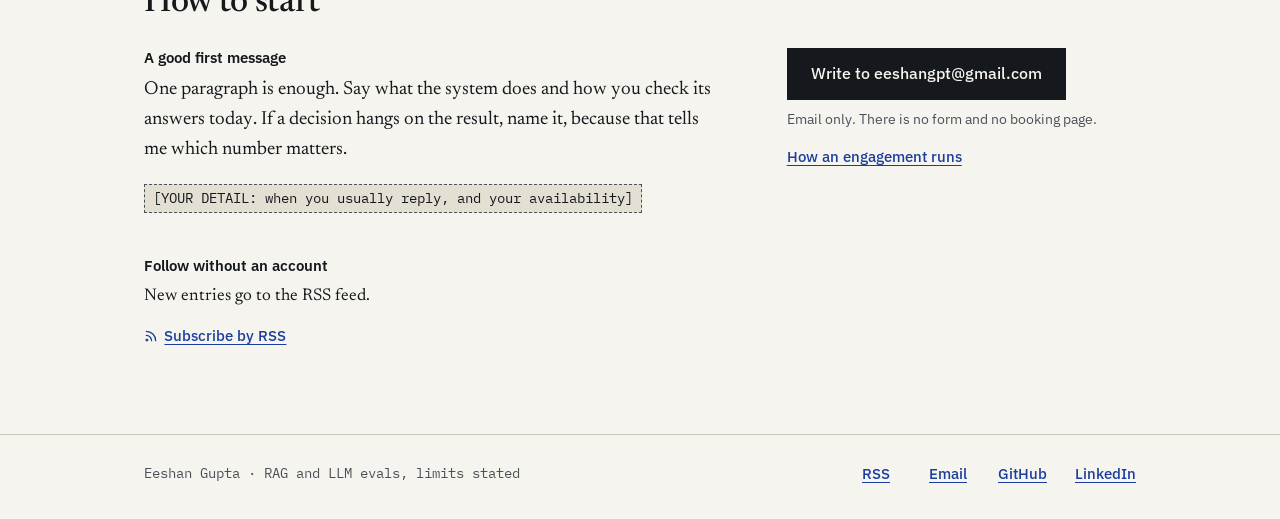
==== commit 6687edf2: "site: #472 consultant-first redesign, local branch only Option 5 "Consultant first" as plain static " ====
--- a/about/index.html
+++ b/about/index.html
@@ -3,15 +3,19 @@
 <head>
 <meta charset="UTF-8">
 <meta name="viewport" content="width=device-width, initial-scale=1.0">
+<script>document.documentElement.classList.add("js")</script>
+<script>(function(){var m={"#experience":"#background","#projects":"#background","#skills":"#background"};location.replace("/"+(m[location.hash]||"#about"))})();</script>
+<noscript><meta http-equiv="refresh" content="0; url=/#about"></noscript>
+<meta name="robots" content="noindex">
 <title>About — Eeshan Gupta</title>
 <meta name="description" content="Eeshan Gupta — AI Engineer. Experience, selected projects and toolkit across production GenAI, RAG and voice AI systems.">
-<link rel="canonical" href="https://eeshangupta.com/about/">
+<link rel="canonical" href="https://eeshangupta.com/">
 <link rel="alternate" type="application/rss+xml" title="Eeshan Gupta — Writing" href="https://eeshangupta.com/feed.xml">
 <meta property="og:type" content="website">
 <meta property="og:site_name" content="Eeshan Gupta">
 <meta property="og:title" content="About — Eeshan Gupta">
 <meta property="og:description" content="Eeshan Gupta — AI Engineer. Experience, selected projects and toolkit across production GenAI, RAG and voice AI systems.">
-<meta property="og:url" content="https://eeshangupta.com/about/">
+<meta property="og:url" content="https://eeshangupta.com/">
 <meta property="og:image" content="https://eeshangupta.com/writing/graphrag-vs-tuned-hybrid/og-v2.png">
 <meta property="og:image:width" content="1200">
 <meta property="og:image:height" content="630">
@@ -20,15 +24,9 @@
 <meta name="twitter:title" content="About — Eeshan Gupta">
 <meta name="twitter:description" content="Eeshan Gupta — AI Engineer. Experience, selected projects and toolkit across production GenAI, RAG and voice AI systems.">
 <meta name="twitter:image" content="https://eeshangupta.com/writing/graphrag-vs-tuned-hybrid/og-v2.png">
-<script>
-(function(){var d=document.documentElement,t;try{t=localStorage.getItem("theme")}catch(e){}
-if(t!=="light"&&t!=="dark")t=matchMedia("(prefers-color-scheme: light)").matches?"light":"dark";
-d.dataset.theme=t;d.classList.add("js");
-document.addEventListener("DOMContentLoaded",function(){var b=document.querySelector(".theme-toggle");
-function s(){var n=d.dataset.theme==="light"?"dark":"light";b.textContent=n[0].toUpperCase()+n.slice(1);b.setAttribute("aria-label","Switch to "+n+" theme")}
-s();b.hidden=false;
-b.onclick=function(){var n=d.dataset.theme==="light"?"dark":"light";d.dataset.theme=n;try{localStorage.setItem("theme",n)}catch(e){}s()}})})();
-</script>
+<link rel="preconnect" href="https://fonts.googleapis.com">
+<link rel="preconnect" href="https://fonts.gstatic.com" crossorigin>
+<link href="https://fonts.googleapis.com/css2?family=IBM+Plex+Mono:wght@400;500&family=IBM+Plex+Sans:wght@400;500;600&family=Newsreader:ital,opsz,wght@0,6..72,400;0,6..72,500;0,6..72,600;1,6..72,400&display=swap" rel="stylesheet">
 <link rel="stylesheet" href="/styles.css">
 <script type="application/ld+json">
 {
@@ -69,235 +67,37 @@
 </script>
 </head>
 <body>
-
-<header>
-  <nav>
-    <a href="/" class="nav-mark">EG<span>.</span></a>
-    <div class="nav-links">
-      <a href="/about/" class="current" aria-current="page">About</a>
-      <a href="/#services">Collaborate</a>
-      <a href="/writing/">Writing</a>
-    </div>
-    <div class="nav-right">
-      <details class="nav-menu">
-        <summary>Menu</summary>
-        <div class="menu-panel">
-          <a href="/about/" class="current" aria-current="page">About</a>
-          <a href="/#services">Collaborate</a>
-          <a href="/writing/">Writing</a>
-        </div>
-      </details>
-      <button type="button" class="theme-toggle" hidden>Light</button>
-      <a href="/#contact" class="nav-cta">Get in touch</a>
-    </div>
-  </nav>
+<div class="o1" style="width:100%;margin:0">
+<div class="o1-root" style="background:var(--bg);color:var(--ink);font-family:'Newsreader',Georgia,serif;min-height:100%;overflow-wrap:break-word">
+<header style="border-bottom:1px solid var(--rule)">
+ <nav aria-label="Main" style="max-width:68rem;margin:0 auto;padding:0.5rem clamp(1rem,4vw,3rem);box-sizing:border-box;display:flex;flex-wrap:wrap;align-items:center;gap:0.25rem 0.5rem">
+  <a class="c-navlink" href="/" style="display:inline-flex;align-items:center;min-height:44px;margin-right:auto;font:600 1.125rem/1 'Newsreader',Georgia,serif;color:var(--ink);text-decoration:none">Eeshan Gupta</a>
+  <a class="c-navlink" href="/work/" style="display:inline-flex;align-items:center;min-height:44px;padding:0 0.75rem;font:500 0.9375rem/1 'IBM Plex Sans',system-ui,sans-serif;text-decoration:none;border:1px solid var(--mute);margin-left:0.5rem">Work with me</a>
+  <div class="c-navgroup" style="display:flex;flex-wrap:wrap;align-items:center">
+   <a class="c-navlink" href="/#help" style="display:inline-flex;align-items:center;min-height:44px;padding:0 0.75rem;font:500 0.9375rem/1 'IBM Plex Sans',system-ui,sans-serif;text-decoration:none">What I do</a>
+   <a class="c-navlink" href="/#results" style="display:inline-flex;align-items:center;min-height:44px;padding:0 0.75rem;font:500 0.9375rem/1 'IBM Plex Sans',system-ui,sans-serif;text-decoration:none">Results</a>
+   <a class="c-navlink" href="/case-studies/graphrag/" style="display:inline-flex;align-items:center;min-height:44px;padding:0 0.75rem;font:500 0.9375rem/1 'IBM Plex Sans',system-ui,sans-serif;text-decoration:none">Case study</a>
+   <a class="c-navlink" href="/#about" style="display:inline-flex;align-items:center;min-height:44px;padding:0 0.75rem;font:500 0.9375rem/1 'IBM Plex Sans',system-ui,sans-serif;text-decoration:none">About</a>
+  </div>
+ </nav>
 </header>
-
-<main>
-  <div class="page-head">
-    <p class="eyebrow">About</p>
-    <h1>About Eeshan Gupta</h1>
-    <p>AI Engineer building GenAI, RAG and voice AI systems.</p>
-  </div>
-
-  <!-- IMPACT -->
-  <section class="impact">
-    <div class="section-inner reveal">
-      <div class="impact-grid">
-        <div class="impact-card">
-          <div class="metric">5<span class="unit">x</span></div>
-          <p class="tag">Authoring speed</p>
-          <p>GenAI document drafting platform for a top pharmaceutical client</p>
-        </div>
-        <div class="impact-card">
-          <div class="metric">90<span class="unit">%</span></div>
-          <p class="tag">Codification effort cut</p>
-          <p>NLP extraction pipeline</p>
-        </div>
-        <div class="impact-card">
-          <div class="metric"><span class="unit" style="font-size:.8rem">Up to&nbsp;</span>50<span class="unit">%</span></div>
-          <p class="tag">Ticket volume cut</p>
-          <p>RAG-based customer support system for a leading global travel technology provider</p>
-        </div>
-        <div class="impact-card">
-          <div class="metric">10<span class="unit">x</span></div>
-          <p class="tag">Review speed</p>
-          <p>NLP relevance &amp; classification pipeline for legal e-discovery</p>
-        </div>
-      </div>
-    </div>
-  </section>
-
-  <!-- EXPERIENCE -->
-  <section id="experience">
-    <div class="section-inner">
-      <div class="section-head reveal">
-        <p class="eyebrow">Experience</p>
-        <h2>Since 2019, building AI that has to work the first time</h2>
-        <p>From regulated pharma document generation to real-time speech pipelines.</p>
-      </div>
-
-      <div class="timeline reveal">
-        <div class="tl-item">
-          <div class="tl-head">
-            <span class="tl-role">AI Engineer</span>
-            <span class="tl-org">CitNOW Group</span>
-            <span class="tl-dates">Feb 2026 — Present</span>
-          </div>
-          <ul>
-            <li>Shipped a trigger-based call-summarization plugin on GPT models, automating post-call review for customer-facing teams.</li>
-            <li>Built a production speech-to-text plugin for real-time call transcription using Whisper and ElevenLabs ASR.</li>
-            <li>Benchmarked STT/ASR providers — OpenAI, ElevenLabs, Google — on accuracy, latency, and cost to guide production vendor decisions.</li>
-          </ul>
-          <div class="tl-tags">
-            <span class="tag-chip">OpenAI API</span><span class="tag-chip">ElevenLabs</span><span class="tag-chip">ASR</span><span class="tag-chip">Model benchmarking</span>
-          </div>
-        </div>
-
-        <div class="tl-item">
-          <div class="tl-head">
-            <span class="tl-role">Analytics Consultant, GenAI</span>
-            <span class="tl-org">Infogain</span>
-            <span class="tl-dates">Feb 2025 — Jan 2026</span>
-          </div>
-          <ul>
-            <li>Designed an LLM-driven packaging recommendation system for a logistics client, improving cost efficiency at scale.</li>
-            <li>Built a RAG-based customer support system for a leading global travel technology provider, cutting support ticket volume by up to 50%.</li>
-            <li>Evaluated agent frameworks (Crew.ai, Agno) to orchestrate autonomous data-analysis pipelines.</li>
-          </ul>
-          <div class="tl-tags">
-            <span class="tag-chip">RAG</span><span class="tag-chip">LangChain</span><span class="tag-chip">FAISS / ChromaDB</span><span class="tag-chip">GCP</span>
-          </div>
-        </div>
-
-        <div class="tl-item">
-          <div class="tl-head">
-            <span class="tl-role">Decision Analytics Associate Consultant</span>
-            <span class="tl-org">ZS Associates</span>
-            <span class="tl-dates">Apr 2022 — Feb 2025</span>
-          </div>
-          <ul>
-            <li>Architected a GenAI document-drafting platform for a top pharmaceutical client — 5x faster authoring, no technical skills required to operate.</li>
-            <li>Built an AI-assisted patent drafting tool that cut authoring time 3x and sped up IP filing cycles.</li>
-            <li>Delivered a large-scale NLP extraction pipeline that reduced manual codification effort by 90%.</li>
-            <li>Shipped semantic search and RAG across legal, sales, and marketing repositories, cutting analyst research time significantly.</li>
-          </ul>
-          <div class="tl-tags">
-            <span class="tag-chip">RAG</span><span class="tag-chip">OpenSearch</span><span class="tag-chip">MLFlow</span><span class="tag-chip">AWS / Azure</span><span class="tag-chip">Kubernetes</span>
-          </div>
-        </div>
-
-        <div class="tl-item">
-          <div class="tl-head">
-            <span class="tl-role">Data Scientist</span>
-            <span class="tl-org">Casepoint LLC</span>
-            <span class="tl-dates">Mar 2019 — Apr 2022</span>
-          </div>
-          <ul>
-            <li>Engineered CAAL, an NLP relevance and classification pipeline for legal e-discovery — 10x faster document processing.</li>
-            <li>Built custom ElasticSearch plugins that cut retrieval latency 90% for teams reviewing millions of documents.</li>
-            <li>Designed a reusable plugin framework that halved future build time for the engineering team.</li>
-          </ul>
-          <div class="tl-tags">
-            <span class="tag-chip">PyTorch</span><span class="tag-chip">ElasticSearch</span><span class="tag-chip">Text classification</span>
-          </div>
-          <p class="tl-earlier">Earlier: Java Developer, P Cube IT Services (2018)</p>
-        </div>
-      </div>
-    </div>
-  </section>
-
-  <!-- PROJECTS -->
-  <section id="projects" style="background:var(--surface-raised); border-top:1px solid var(--line); border-bottom:1px solid var(--line);">
-    <div class="section-inner">
-      <div class="section-head reveal">
-        <p class="eyebrow">Selected projects</p>
-        <h2>Independent research and builds</h2>
-        <p>Where I test ideas that are too early — or too weird — for a client roadmap.</p>
-      </div>
-
-      <div class="project-grid reveal">
-        <div class="project-card">
-          <p class="eyebrow">MSc thesis · LJMU 2025</p>
-          <h3>Adaptive Personalized Reflective RAG</h3>
-          <p class="proj-sub">A LangGraph-orchestrated multi-agent system combining Adaptive-RAG, SELF-RAG, and PersonaRAG</p>
-          <ul>
-            <li>Query-routing engine that picks retrieval strategy by question complexity — 88.6% classification accuracy.</li>
-            <li>Self-critiquing generation via SELF-RAG reflection tokens — 8–15% accuracy gain over standard RAG.</li>
-            <li>Context-personalized responses via PersonaRAG, cutting latency 33% and reasoning steps 19%.</li>
-          </ul>
-          <div class="tl-tags">
-            <span class="tag-chip">LangGraph</span><span class="tag-chip">Self-RAG</span><span class="tag-chip">PersonaRAG</span>
-          </div>
-        </div>
-
-        <div class="project-card">
-          <p class="eyebrow">In progress</p>
-          <h3>Is your RAG eval testing memory?</h3>
-          <p class="proj-sub">A follow-up to a finding from my GraphRAG benchmark</p>
-          <ul>
-            <li>In the pilot, a &lsquo;give your best guess&rsquo; prompt let the model answer Wikipedia questions from memory. On questions whose context held no answer, F1 was still 0.35 to 0.53.</li>
-            <li>With a strict prompt, the same check stayed between 0.000 and 0.033. Now I&rsquo;m measuring how often the generator fills gaps from memory, which I didn&rsquo;t run the first time.</li>
-          </ul>
-          <p style="margin-bottom:20px"><a href="/writing/graphrag-vs-tuned-hybrid/" style="color:var(--accent-text);text-decoration:underline">Read the benchmark write-up</a></p>
-          <div class="tl-tags">
-            <span class="tag-chip">RAG evaluation</span><span class="tag-chip">Benchmarks</span>
-          </div>
-        </div>
-      </div>
-    </div>
-  </section>
-
-  <!-- SKILLS -->
-  <section id="skills">
-    <div class="section-inner">
-      <div class="section-head reveal">
-        <p class="eyebrow">Toolkit</p>
-        <h2>What I build with</h2>
-      </div>
-      <div class="skills-grid reveal">
-        <div class="skill-group">
-          <h3>GenAI &amp; LLM</h3>
-          <div class="pill-list">
-            <span class="pill">GPT-4o</span><span class="pill">Claude</span><span class="pill">Gemini</span>
-            <span class="pill">RAG</span><span class="pill">Fine-tuning</span><span class="pill">LangChain</span>
-            <span class="pill">Vector DBs</span><span class="pill">Agents</span>
-          </div>
-        </div>
-        <div class="skill-group">
-          <h3>ML &amp; NLP</h3>
-          <div class="pill-list">
-            <span class="pill">PyTorch</span><span class="pill">TensorFlow</span><span class="pill">NER</span>
-            <span class="pill">Text classification</span><span class="pill">Semantic search</span><span class="pill">ASR</span>
-          </div>
-        </div>
-        <div class="skill-group">
-          <h3>MLOps &amp; Infra</h3>
-          <div class="pill-list">
-            <span class="pill">MLFlow</span><span class="pill">Airflow</span><span class="pill">Docker</span>
-            <span class="pill">Kubernetes</span><span class="pill">AWS</span><span class="pill">Azure</span><span class="pill">GCP</span>
-          </div>
-        </div>
-        <div class="skill-group">
-          <h3>Data &amp; Backend</h3>
-          <div class="pill-list">
-            <span class="pill">Python</span><span class="pill">FastAPI</span><span class="pill">PySpark</span>
-            <span class="pill">SQL</span><span class="pill">MongoDB</span><span class="pill">Neo4j</span>
-          </div>
-        </div>
-      </div>
-    </div>
-  </section>
-
-</main>
-
-<footer>
-  <div class="foot-bottom">
-    <span>Eeshan Gupta</span>
-  </div>
+<main class="article"><div class="article-inner"><h1>About</h1><p>About has moved to the home page. <a href="/#about">Go to About</a></p></div></main>
+<footer style="border-top:1px solid var(--rule)">
+ <div style="max-width:68rem;margin:0 auto;padding:0 clamp(1rem,4vw,3rem);box-sizing:border-box;display:flex;flex-wrap:wrap;gap:0.25rem 2rem;align-items:center;justify-content:space-between;padding-top:1rem;padding-bottom:1.5rem">
+  <p style="font:400 0.875rem/1.5 'IBM Plex Mono',ui-monospace,monospace;color:var(--mute);margin:0">Eeshan Gupta · RAG and LLM evals, limits stated</p>
+  <p style="margin:0;display:flex;flex-wrap:wrap;gap:0 1.75rem">
+   <a href="/feed.xml" style="display:inline-flex;align-items:center;justify-content:center;min-height:44px;min-width:44px;font:500 0.9375rem/1.3 'IBM Plex Sans',system-ui,sans-serif">RSS</a>
+   <a href="mailto:eeshangpt@gmail.com" style="display:inline-flex;align-items:center;justify-content:center;min-height:44px;min-width:44px;font:500 0.9375rem/1.3 'IBM Plex Sans',system-ui,sans-serif">Email</a>
+   <a href="https://github.com/eeshangpt" style="display:inline-flex;align-items:center;min-height:44px;font:500 0.9375rem/1.3 'IBM Plex Sans',system-ui,sans-serif">GitHub</a>
+   <a href="https://www.linkedin.com/in/eeshangpt/" style="display:inline-flex;align-items:center;min-height:44px;font:500 0.9375rem/1.3 'IBM Plex Sans',system-ui,sans-serif">LinkedIn</a>
+  </p>
+ </div>
 </footer>
+</div>
+</div>
 
 <script src="/script.js" defer></script>
 <script data-goatcounter="https://eeshangpt.goatcounter.com/count" async src="https://gc.zgo.at/count.js"></script>
+
 </body>
 </html>
--- a/styles.css
+++ b/styles.css
@@ -1,623 +1,72 @@
-@font-face{
-  font-family:"Inter Local";
-  src:url("fonts/inter-latin.woff2") format("woff2");
-  font-style:normal;
-  font-weight:100 900;
-  font-display:swap;
-}
+/* Site styles: "Consultant first" (cos-os #464/#472). Page markup keeps the approved design's inline styles;
+   this file holds the theme tokens, shared rules, phone rules and the article/writing styles. */
 
-@font-face{
-  font-family:"Space Grotesk Local";
-  src:url("fonts/space-grotesk-latin.woff2") format("woff2");
-  font-style:normal;
-  font-weight:300 700;
-  font-display:swap;
-}
+body{margin:0}
+.o1{--bg:#F6F4EE;--panel:#FFFFFF;--ink:#15181C;--mute:#4A5159;--rule:#CBC7BB;--band:#E3DFD3;--link:#1A3E9E;--linkh:#0E2566;--inv:#F6F4EE;--mid:#868C94}
+@media (prefers-color-scheme: dark){.o1{--bg:#0F1113;--panel:#181B1E;--ink:#ECE9E1;--mute:#A8AEB5;--rule:#3A3F45;--band:#262A2F;--link:#A9BDFF;--linkh:#D3DDFF;--inv:#0F1113;--mid:#7F868E}}
+a{color:var(--link);text-underline-offset:0.18em}a:hover{color:var(--linkh)}
+a:focus-visible,button:focus-visible,summary:focus-visible{outline:2px solid var(--link);outline-offset:3px}
+button[aria-pressed="true"]{background:var(--ink) !important;color:var(--inv) !important;border-color:var(--ink) !important}
+summary{cursor:pointer}
+details[open] > summary .c-v{display:none}
+a[data-btn="dark"]:hover{background:var(--link) !important;color:var(--inv) !important}
+@media (max-width:40rem){.c-btn-full{display:flex !important;width:100%}}
+.o1 p,.o1 dd,.o1 li{font-kerning:none !important}
+.c-navlink[aria-current="page"]{color:var(--ink) !important;text-decoration:underline !important;text-decoration-thickness:2px !important;text-underline-offset:0.45em !important}
+@media (max-width:44rem){.c-navgroup{flex-basis:100%;margin-left:-0.5rem}.c-navgroup .c-navlink{padding-left:0.5rem !important;padding-right:0.5rem !important}}
+.c-stories-btn{display:none}
+@media (max-width:40rem){.js .c-stories-btn{display:block}.js #stories:not(.is-open):not(:target){display:none !important}}
+@media (max-height:34rem){.c-hero{padding-top:1.25rem !important}}
 
-:root{
-    --violet:#6B5CE6;
+html{background:#F6F4EE}
+@media (prefers-color-scheme: dark){html{background:#0F1113}}
+.o1{--accent-text:var(--link)}
+.anchor-alias{display:block;height:0;overflow:hidden}
+[hidden]{display:none !important}
 
-    --font-display:"Space Grotesk Local", "Space Grotesk", sans-serif;
-    --font-body:"Inter Local", "Inter", sans-serif;
+/* Home stories button: + when closed, - when open */
+[data-stories-toggle][aria-expanded="true"] .c-ico-plus,[data-stories-toggle][aria-expanded="false"] .c-ico-minus{display:none}
+.js #stories.is-open{display:grid !important}
 
-    --max-w:1120px;
-    --edge: clamp(24px, 6vw, 72px);
-  }
+/* Case study set toggle: without JS both sets show, labelled; with JS one at a time */
+html:not(.js) .c-ds-controls{display:none !important}
+.js .c-nojs-label{display:none}
 
-  /* Theme tokens (same names as the design system). Dark is the default;
-     light follows prefers-color-scheme unless a choice is stored (see inline head script). */
-  :root,
-  [data-theme="dark"]{
-    color-scheme:dark;
-    --surface:#111315;
-    --surface-raised:#1E2327;
-    --surface-glass:rgba(17,19,21,0.82);
-    --line:#2C343A;
-    --line-strong:#6B767E;
-    --ink-strong:#F8F9FA;
-    --ink:#D8DEE2;
-    --ink-muted:#8A949D;
-    --ink-faint:#7A848D;
-    --accent:#D9961A;
-    --accent-hover:#F2C14E;
-    --accent-text:#D9961A;
-    --accent-deep:#A86A10;
-    --on-accent:#111315;
-    --signal:#2FA7A0;
-    --band:#2C343A;
-  }
-  [data-theme="light"]{
-    color-scheme:light;
-    --surface:#F8F9FA;
-    --surface-raised:#FFFFFF;
-    --surface-glass:rgba(248,249,250,0.82);
-    --line:#D8DEE2;
-    --line-strong:#7A848D;
-    --ink-strong:#111315;
-    --ink:#2C343A;
-    --ink-muted:#475057;
-    --ink-faint:#475057;
-    --accent-text:#8B5A18;
-    --signal:#1B7A74;
-    --band:#D8DEE2;
-  }
-  @media (prefers-color-scheme:light){
-    :root:not([data-theme]){
-      color-scheme:light;
-      --surface:#F8F9FA;
-      --surface-raised:#FFFFFF;
-      --surface-glass:rgba(248,249,250,0.82);
-      --line:#D8DEE2;
-      --line-strong:#7A848D;
-      --ink-strong:#111315;
-      --ink:#2C343A;
-      --ink-muted:#475057;
-      --ink-faint:#475057;
-      --accent-text:#8B5A18;
-      --signal:#1B7A74;
-      --band:#D8DEE2;
-    }
-  }
+/* Writing index and articles (content unchanged from the previous site) */
+.page-head,.post-list,.article{max-width:68rem;margin-left:auto;margin-right:auto;padding-left:clamp(1rem,4vw,3rem);padding-right:clamp(1rem,4vw,3rem);box-sizing:border-box}
+.page-head{padding-top:clamp(2.5rem,7vw,4.5rem)}
+.eyebrow{font:500 0.875rem/1.4 'IBM Plex Sans',system-ui,sans-serif;color:var(--mute);margin:0 0 0.5rem 0}
+.page-head h1,.article h1{font:500 clamp(2rem,4.6vw,3rem)/1.15 'Newsreader',Georgia,serif;color:var(--ink);margin:0 0 0.75rem 0;letter-spacing:-0.01em;max-width:24ch}
+.page-head p{font:400 1.1875rem/1.6 'Newsreader',Georgia,serif;color:var(--ink);margin:0;max-width:36rem}
+.post-list{list-style:none;margin-top:2.5rem;margin-bottom:clamp(3rem,8vw,5rem);display:grid;gap:1.5rem}
+.post-card{display:block;padding:clamp(1.25rem,3vw,2rem);border:1px solid var(--rule);background:var(--panel);color:var(--ink);text-decoration:none;max-width:48rem;box-sizing:border-box}
+.post-card h2{font:500 1.5rem/1.25 'Newsreader',Georgia,serif;color:var(--ink);margin:0.25rem 0 0.6rem 0}
+.post-card p{font:400 1.0625rem/1.6 'Newsreader',Georgia,serif;color:var(--ink);margin:0 0 0.85rem 0;max-width:36rem}
+.post-card .eyebrow{font:400 0.875rem/1.5 'IBM Plex Mono',ui-monospace,monospace;margin:0}
+.post-card .more{font:500 0.9375rem/1.3 'IBM Plex Sans',system-ui,sans-serif;color:var(--link);text-decoration:underline;text-underline-offset:0.18em}
+.post-card:hover h2{color:var(--link)}
+.post-card:focus-visible{outline:2px solid var(--link);outline-offset:3px}
 
-  *{ box-sizing:border-box; margin:0; padding:0; }
-  html{ scroll-behavior:smooth; }
-
-  body{
-    background:var(--surface);
-    color:var(--ink);
-    font-family:var(--font-body);
-    font-weight:400;
-    line-height:1.55;
-    -webkit-font-smoothing:antialiased;
-  }
-
-  ::selection{ background:var(--accent); color:var(--on-accent); }
-
-  a{ color:inherit; text-decoration:none; }
-
-  img,svg{ display:block; max-width:100%; }
-
-  .wrap{
-    max-width:var(--max-w);
-    margin:0 auto;
-    padding-left:var(--edge);
-    padding-right:var(--edge);
-  }
-
-  h1,h2,h3{
-    font-family:var(--font-display);
-    color:var(--ink-strong);
-    font-weight:600;
-    letter-spacing:-0.01em;
-    line-height:1.1;
-  }
-
-  .eyebrow{
-    font-family:var(--font-body);
-    font-size:0.72rem;
-    font-weight:600;
-    letter-spacing:0.14em;
-    text-transform:uppercase;
-    color:var(--accent-text);
-    display:flex;
-    align-items:center;
-    gap:10px;
-  }
-  .eyebrow::before{
-    content:"";
-    width:16px;
-    height:1px;
-    background:var(--accent);
-    display:inline-block;
-  }
-
-  :focus-visible{
-    outline:2px solid var(--signal);
-    outline-offset:3px;
-    border-radius:2px;
-  }
-
-  /* ---------- NAV ---------- */
-  body > header{
-    position:sticky;
-    top:0;
-    z-index:50;
-    background:var(--surface-glass);
-    backdrop-filter:blur(10px);
-    border-bottom:1px solid var(--line);
-  }
-  nav{
-    display:flex;
-    align-items:center;
-    justify-content:space-between;
-    padding:18px var(--edge);
-    max-width:var(--max-w);
-    margin:0 auto;
-  }
-  .nav-mark{
-    font-family:var(--font-display);
-    font-weight:700;
-    font-size:1.05rem;
-    color:var(--ink-strong);
-  }
-  .nav-mark span{ color:var(--accent-text); }
-  .nav-links{
-    display:flex;
-    gap:32px;
-    font-size:0.88rem;
-    font-weight:500;
-    color:var(--ink-muted);
-  }
-  .nav-links a{ transition:color .2s ease; }
-  .nav-links a:hover{ color:var(--ink-strong); }
-  .nav-cta{
-    font-size:0.85rem;
-    font-weight:600;
-    color:var(--on-accent);
-    background:var(--accent);
-    padding:9px 18px;
-    border-radius:6px;
-    transition:background .2s ease, transform .2s ease;
-  }
-  .nav-cta:hover{ background:var(--accent-hover); transform:translateY(-1px); }
-
-  .nav-right{ display:flex; align-items:center; gap:12px; }
-  .theme-toggle{
-    font:inherit;
-    font-size:0.85rem;
-    font-weight:500;
-    color:var(--ink-muted);
-    background:transparent;
-    border:1px solid var(--line-strong);
-    padding:8px 14px;
-    border-radius:6px;
-    cursor:pointer;
-    transition:color .2s ease;
-  }
-  .theme-toggle:hover{ color:var(--ink-strong); }
-
-  @media (max-width:720px){
-    .nav-links{ display:none; }
-  }
-
-  /* ---------- HERO ---------- */
-  .hero{
-    padding:96px var(--edge) 80px;
-    max-width:var(--max-w);
-    margin:0 auto;
-  }
-  .hero h1{
-    font-size:clamp(2.6rem, 5.2vw, 4.1rem);
-    margin:18px 0 22px;
-  }
-  .hero h1 .role{
-    display:block;
-    font-size:0.42em;
-    font-weight:500;
-    color:var(--ink-muted);
-    margin-top:10px;
-    letter-spacing:0;
-  }
-  .hero p.lede{
-    font-size:1.08rem;
-    color:var(--ink-muted);
-    max-width:46ch;
-    margin-bottom:34px;
-  }
-  .hero p.lede strong{ color:var(--ink); font-weight:500; }
-
-  .hero-ctas{ display:flex; gap:14px; flex-wrap:wrap; }
-  .btn{
-    display:inline-flex;
-    align-items:center;
-    gap:8px;
-    padding:13px 24px;
-    border-radius:7px;
-    font-size:0.92rem;
-    font-weight:600;
-    transition:transform .2s ease, background .2s ease, border-color .2s ease;
-  }
-  .btn-primary{
-    background:var(--accent);
-    color:var(--on-accent);
-  }
-  .btn-primary:hover{ background:var(--accent-hover); transform:translateY(-2px); }
-  .btn-ghost{
-    border:1px solid var(--line-strong);
-    color:var(--ink);
-  }
-  .btn-ghost:hover{ border-color:var(--ink-muted); transform:translateY(-2px); }
-
-  /* ---------- SECTION SHELL ---------- */
-  section{ padding:88px var(--edge); }
-  .section-inner{ max-width:var(--max-w); margin:0 auto; }
-  .section-head{ margin-bottom:48px; max-width:60ch; }
-  .section-head h2{ font-size:clamp(1.7rem,3vw,2.3rem); margin-top:14px; }
-  .section-head p{ color:var(--ink-muted); margin-top:14px; font-size:1rem; }
-
-  .js .reveal{ opacity:0; transform:translateY(18px); transition:opacity .7s ease, transform .7s ease; }
-  .js .reveal.is-visible{ opacity:1; transform:translateY(0); }
-
-  /* ---------- IMPACT STRIP ---------- */
-  .impact{ background:var(--surface-raised); border-top:1px solid var(--line); border-bottom:1px solid var(--line); }
-  .impact-grid{
-    display:grid;
-    grid-template-columns:repeat(4,1fr);
-    gap:1px;
-    background:var(--line);
-    border:1px solid var(--line);
-    border-radius:12px;
-    overflow:hidden;
-  }
-  .impact-card{
-    background:var(--surface);
-    padding:30px 24px;
-  }
-  .impact-card .metric{
-    font-family:var(--font-display);
-    font-size:2.4rem;
-    font-weight:700;
-    color:var(--ink-strong);
-    display:flex;
-    align-items:baseline;
-    gap:4px;
-  }
-  .impact-card .metric .unit{ font-size:1.1rem; color:var(--accent-text); }
-  .impact-card .tag{
-    font-size:0.68rem;
-    font-weight:600;
-    letter-spacing:0.1em;
-    text-transform:uppercase;
-    color:var(--signal);
-    margin-top:12px;
-    margin-bottom:6px;
-  }
-  .impact-card p{ font-size:0.86rem; color:var(--ink-muted); }
-
-  @media (max-width:860px){
-    .impact-grid{ grid-template-columns:repeat(2,1fr); }
-  }
-
-  /* ---------- EXPERIENCE ---------- */
-  .timeline{ position:relative; padding-left:32px; border-left:1px solid var(--line); }
-  .tl-item{ position:relative; padding-bottom:52px; }
-  .tl-item:last-child{ padding-bottom:0; }
-  .tl-item::before{
-    content:"";
-    position:absolute;
-    left:-37px;
-    top:6px;
-    width:11px;
-    height:11px;
-    border-radius:50%;
-    background:var(--surface);
-    border:2px solid var(--accent);
-  }
-  .tl-head{
-    display:flex;
-    flex-wrap:wrap;
-    align-items:baseline;
-    gap:10px 16px;
-    margin-bottom:6px;
-  }
-  .tl-role{ font-family:var(--font-display); font-size:1.24rem; color:var(--ink-strong); font-weight:600; }
-  .tl-org{ color:var(--accent-text); font-weight:600; font-size:0.98rem; }
-  .tl-dates{
-    font-size:0.78rem;
-    color:var(--ink-muted);
-    margin-left:auto;
-    font-variant-numeric:tabular-nums;
-  }
-  .tl-item ul{ list-style:none; margin-top:12px; }
-  .tl-item li{
-    position:relative;
-    padding-left:20px;
-    color:var(--ink);
-    font-size:0.95rem;
-    margin-bottom:9px;
-  }
-  .tl-item li::before{
-    content:"→";
-    position:absolute;
-    left:0;
-    color:var(--signal);
-    font-size:0.85rem;
-  }
-  .tl-tags{ display:flex; flex-wrap:wrap; gap:8px; margin-top:16px; }
-  .tag-chip{
-    font-size:0.72rem;
-    color:var(--ink-muted);
-    border:1px solid var(--line);
-    padding:5px 11px;
-    border-radius:20px;
-  }
-  .tl-earlier{
-    margin-top:8px;
-    padding-left:0;
-    font-size:0.85rem;
-    color:var(--ink-faint);
-  }
-
-  /* ---------- PROJECTS ---------- */
-  .project-grid{
-    display:grid;
-    grid-template-columns:1fr 1fr;
-    gap:24px;
-  }
-  .project-card{
-    background:var(--surface-raised);
-    border:1px solid var(--line);
-    border-radius:14px;
-    padding:32px;
-    display:flex;
-    flex-direction:column;
-    transition:border-color .25s ease, transform .25s ease;
-  }
-  .project-card:hover{ border-color:var(--ink-faint); transform:translateY(-3px); }
-  .project-card .eyebrow{ margin-bottom:14px; }
-  .project-card h3{ font-size:1.25rem; margin-bottom:6px; }
-  .project-card .proj-sub{ font-size:0.82rem; color:var(--ink-muted); margin-bottom:18px; }
-  .project-card ul{ list-style:none; margin-bottom:20px; }
-  .project-card li{
-    position:relative;
-    padding-left:18px;
-    font-size:0.9rem;
-    color:var(--ink);
-    margin-bottom:10px;
-  }
-  .project-card li::before{
-    content:"";
-    position:absolute;
-    left:0;
-    top:8px;
-    width:6px;
-    height:6px;
-    border-radius:50%;
-    background:var(--violet);
-  }
-  .project-card .tl-tags{ margin-top:auto; }
-
-  @media (max-width:860px){ .project-grid{ grid-template-columns:1fr; } }
-
-  /* ---------- SKILLS ---------- */
-  .skills-grid{
-    display:grid;
-    grid-template-columns:repeat(4,1fr);
-    gap:24px;
-  }
-  .skill-group h3{
-    font-size:0.72rem;
-    letter-spacing:0.1em;
-    text-transform:uppercase;
-    color:var(--signal);
-    font-weight:600;
-    margin-bottom:16px;
-    font-family:var(--font-body);
-  }
-  .skill-group .pill-list{ display:flex; flex-wrap:wrap; gap:8px; }
-  .pill{
-    font-size:0.82rem;
-    color:var(--ink);
-    background:var(--surface-raised);
-    border:1px solid var(--line);
-    padding:7px 12px;
-    border-radius:6px;
-  }
-  @media (max-width:860px){ .skills-grid{ grid-template-columns:1fr 1fr; } }
-  @media (max-width:520px){ .skills-grid{ grid-template-columns:1fr; } }
-
-  /* ---------- SERVICES ---------- */
-  .services{ background:var(--surface-raised); border-top:1px solid var(--line); border-bottom:1px solid var(--line); }
-  .services-grid{
-    display:grid;
-    grid-template-columns:1fr 1fr;
-    gap:24px;
-  }
-  .service-card{
-    background:var(--surface);
-    border:1px solid var(--line);
-    border-radius:14px;
-    padding:32px;
-  }
-  .service-card h3{ font-size:1.15rem; margin-bottom:10px; }
-  .service-card p{ font-size:0.92rem; color:var(--ink-muted); margin-bottom:18px; }
-  .service-card .service-link{
-    font-size:0.85rem;
-    font-weight:600;
-    color:var(--accent-text);
-    display:inline-flex;
-    align-items:center;
-    gap:6px;
-  }
-  .service-card .service-link svg{ transition:transform .2s ease; }
-  .service-card:hover .service-link svg{ transform:translateX(3px); }
-
-  @media (max-width:720px){ .services-grid{ grid-template-columns:1fr; } }
-
-  /* ---------- CONTACT / FOOTER ---------- */
-  footer{ padding:88px var(--edge) 48px; }
-  .contact-inner{
-    max-width:var(--max-w);
-    margin:0 auto;
-    text-align:center;
-  }
-  .contact-inner h2{
-    font-size:clamp(2rem,4.5vw,3rem);
-    max-width:16ch;
-    margin:16px auto 20px;
-  }
-  .contact-inner p{ color:var(--ink-muted); max-width:50ch; margin:0 auto 34px; }
-  .contact-links{
-    display:flex;
-    justify-content:center;
-    gap:16px;
-    flex-wrap:wrap;
-    margin-bottom:64px;
-  }
-  .foot-bottom{
-    display:flex;
-    justify-content:space-between;
-    align-items:center;
-    max-width:var(--max-w);
-    margin:0 auto;
-    padding-top:28px;
-    border-top:1px solid var(--line);
-    font-size:0.8rem;
-    color:var(--ink-faint);
-    flex-wrap:wrap;
-    gap:12px;
-  }
-  .foot-bottom a{ color:var(--ink-faint); transition:color .2s ease; }
-  .foot-bottom a:hover{ color:var(--ink); }
-
-  @media (prefers-reduced-motion: reduce){
-    *{ animation:none !important; transition:none !important; }
-    html{ scroll-behavior:auto; }
-  }
-
-  /* ---------- WRITING ---------- */
-  .nav-links a.current{ color:var(--ink-strong); }
-  @media (max-width:720px){ .nav-links.keep{ display:flex; gap:20px; } }
-
-  .page-head{ padding:72px var(--edge) 8px; max-width:var(--max-w); margin:0 auto; }
-  .page-head h1{ font-size:clamp(2rem,4.5vw,3rem); margin-top:14px; }
-  .page-head p{ color:var(--ink-muted); margin-top:14px; max-width:60ch; }
-
-  .post-list{ list-style:none; max-width:var(--max-w); margin:0 auto; padding:40px var(--edge) 88px; display:grid; gap:24px; }
-  .post-card{
-    display:block;
-    background:var(--surface-raised);
-    border:1px solid var(--line);
-    border-radius:14px;
-    padding:28px 28px 26px;
-    transition:border-color .25s ease, transform .25s ease;
-  }
-  .post-card:hover{ border-color:var(--ink-faint); transform:translateY(-3px); }
-  .post-card .eyebrow{ margin-bottom:12px; }
-  .post-card h2, .post-card h3{ font-size:1.3rem; line-height:1.2; margin-bottom:10px; }
-  .post-card p{ font-size:0.92rem; color:var(--ink-muted); }
-  .post-card .more{ margin-top:16px; font-size:0.85rem; font-weight:600; color:var(--accent-text); display:inline-block; }
-  .latest-post{ margin-top:24px; }
-
-  .article{ padding:56px var(--edge) 88px; }
-  .article-inner{ max-width:70ch; margin:0 auto; }
-  .article-head{ margin-bottom:36px; }
-  .article-head h1{ font-size:clamp(1.9rem,5vw,2.8rem); line-height:1.12; margin:14px 0 16px; }
-  .article-meta{ font-size:0.82rem; color:var(--ink-muted); }
-  .article-body{ font-size:1.05rem; line-height:1.7; color:var(--ink); overflow-wrap:break-word; }
-  .article-body p, .article-body ul{ margin-bottom:1.15em; }
-  .article-body h2{ font-size:clamp(1.3rem,3vw,1.6rem); margin:2.1em 0 0.7em; }
-  .article-body h3{ font-size:1.15rem; margin:1.8em 0 0.6em; }
-  .article-body mark{ background:#ffe066; color:#111; padding:0 3px; border-radius:3px; }
-  .article-body strong{ color:var(--ink-strong); font-weight:600; }
-  .article-body ul{ padding-left:1.3em; }
-  .article-body li{ margin-bottom:0.5em; }
-  .article-body li::marker{ color:var(--signal); }
-  .article-body code{ font-family:ui-monospace, monospace; font-size:0.88em; background:var(--surface-raised); border:1px solid var(--line); padding:1px 6px; border-radius:4px; overflow-wrap:anywhere; }
-  .article-body figure{ margin:1.8em 0; }
-  .article-body figure img{ width:100%; height:auto; background:#fff; border-radius:10px; border:1px solid var(--line); }
-  .article-body figcaption{ font-size:0.82rem; color:var(--ink-muted); margin-top:10px; }
-  .table-wrap{ overflow-x:auto; margin:1.6em 0; border:1px solid var(--line); border-radius:10px; }
-  .table-wrap table{ width:100%; border-collapse:collapse; font-size:0.9rem; font-variant-numeric:tabular-nums; }
-  .table-wrap th, .table-wrap td{ padding:10px 12px; text-align:right; border-bottom:1px solid var(--line); }
-  .table-wrap thead th{ font-size:0.7rem; letter-spacing:0.08em; text-transform:uppercase; color:var(--signal); font-weight:600; }
-  .table-wrap th:first-child, .table-wrap td:first-child{ text-align:left; }
-  .table-wrap tbody th{ font-weight:400; color:var(--ink); }
-  .table-wrap tbody tr:last-child > *{ border-bottom:0; }
-  .article-box{ margin-top:3em; padding:24px 26px 8px; background:var(--surface-raised); border:1px solid var(--line); border-left:3px solid var(--accent); border-radius:10px; font-size:0.95rem; line-height:1.6; }
-  .article-box .box-title{ font-size:1.1rem; margin:0 0 0.8em; }
-  .article-back{ display:inline-block; margin-top:40px; font-size:0.88rem; font-weight:600; color:var(--accent-text); }
-
-  /* ---------- LATEST WRITING (under hero) + PHONE MENU ---------- */
-  .latest-writing{ padding:0 var(--edge) 72px; }
-  .latest-writing .latest-post{ margin-top:0; }
-  @media (max-width:860px){ .latest-writing{ padding-bottom:48px; } }
-  .nav-menu{ display:none; }
-  .nav-menu summary{
-    list-style:none; cursor:pointer;
-    min-height:44px; min-width:44px; padding:0 14px;
-    display:inline-flex; align-items:center; justify-content:center;
-    font-size:0.85rem; font-weight:500; color:var(--ink-muted);
-    border:1px solid var(--line-strong); border-radius:6px;
-  }
-  .nav-menu summary::-webkit-details-marker{ display:none; }
-  .nav-menu[open] summary{ color:var(--ink-strong); }
-  .menu-panel{
-    position:absolute; left:0; right:0; top:100%;
-    display:flex; flex-direction:column;
-    padding:8px var(--edge) 16px;
-    background:var(--surface-raised); border-bottom:1px solid var(--line);
-  }
-  .menu-panel a{ min-height:44px; display:flex; align-items:center; font-weight:500; color:var(--ink-strong); }
-  @media (max-width:720px){ .nav-menu{ display:block; } .nav-right{ gap:8px; } }
-
-  /* ---------- #430 INTRO HOME + ABOUT ---------- */
-  /* Unfilled voice parts are highlighted so they cannot ship by accident (scripts/check-slots.sh fails on them). */
-  .slot, .check{
-    background:rgba(245,176,32,.22);
-    outline:1px dashed var(--accent-text);
-    outline-offset:1px;
-    border-radius:3px;
-    color:var(--ink-strong);
-    padding:0 3px;
-  }
-  .check{ display:block; padding:6px 8px; margin-top:14px; font-size:0.8rem; }
-  .hero p.pov{ color:var(--ink); font-size:1.15rem; margin-bottom:18px; }
-  .story-grid{ display:grid; grid-template-columns:repeat(3,1fr); gap:24px; }
-  .story .metric{
-    font-family:var(--font-display);
-    font-size:2.6rem;
-    font-weight:700;
-    color:var(--ink-strong);
-    display:flex;
-    align-items:baseline;
-    gap:4px;
-    line-height:1;
-  }
-  .story .metric .unit{ font-size:1.1rem; color:var(--accent-text); }
-  .story .what{ font-size:0.9rem; font-weight:400; font-family:var(--font-body); line-height:inherit; letter-spacing:0; color:var(--ink); margin:12px 0 18px; }
-  .story dl{ font-size:0.88rem; margin-bottom:16px; }
-  .story dt{
-    font-size:0.75rem;
-    font-weight:600;
-    letter-spacing:0.1em;
-    text-transform:uppercase;
-    color:var(--signal);
-    margin-top:12px;
-  }
-  .story dd{ color:var(--ink-muted); margin-top:3px; }
-  .story .check{ margin-top:auto; }
-  .question a{ color:var(--accent-text); text-decoration:underline; }
-  .question p{ font-size:0.92rem; color:var(--ink-muted); margin-top:10px; }
-  .write-list{ list-style:none; max-width:50ch; margin:0 auto 34px; color:var(--ink-muted); }
-  .write-list li{ margin-bottom:10px; }
-  .intro-contact .contact-links{ margin-bottom:0; }
-  @media (max-width:860px){ .story-grid{ grid-template-columns:1fr; } }
-  /* Align problem/constraint/decision/result rows across the three cards (card = 2 rows + dl of 8 rows). */
-  @media (min-width:861px){
-    @supports (grid-template-rows:subgrid){
-      .story-grid{ row-gap:0; }
-      .story{ display:grid; grid-row:span 10; grid-template-rows:subgrid; row-gap:0; }
-      .story dl{ display:grid; grid-row:span 8; grid-template-rows:subgrid; margin-bottom:0; }
-    }
-  }
+.article{padding-top:clamp(2.5rem,7vw,4.5rem);padding-bottom:clamp(3rem,8vw,5rem)}
+.article-inner{max-width:46rem}
+.article-body > p,.article-body li,.article-inner > p,.article-meta{max-width:34rem}
+.article-meta{font:400 0.875rem/1.5 'IBM Plex Mono',ui-monospace,monospace;color:var(--mute);margin:0 0 2.5rem 0}
+.article-body p,.article-body li{font:400 1.125rem/1.65 'Newsreader',Georgia,serif;color:var(--ink)}
+.article-body p{margin:0 0 1.1rem 0}
+.article-body h2{font:500 1.625rem/1.25 'Newsreader',Georgia,serif;color:var(--ink);margin:2.75rem 0 0.85rem 0}
+.article-body h3{font:600 1.0625rem/1.4 'IBM Plex Sans',system-ui,sans-serif;color:var(--ink);margin:2rem 0 0.5rem 0}
+.article-body ul,.article-body ol{margin:0 0 1.25rem 0;padding-left:1.25rem}
+.article-body li{margin:0 0 0.5rem 0}
+.article-body code{font-family:'IBM Plex Mono',ui-monospace,monospace;font-size:0.9em;background:var(--band);padding:0.05em 0.3em}
+.article-body figure{margin:2rem 0}
+.article-body img{display:block;max-width:100%;height:auto;border:1px solid var(--rule);background:#FFFFFF}
+.article-body figcaption{font:400 0.875rem/1.5 'IBM Plex Sans',system-ui,sans-serif;color:var(--mute);margin-top:0.6rem}
+.table-wrap{overflow-x:auto;margin:1.5rem 0;border:1px solid var(--rule)}
+.article-body table{border-collapse:collapse;width:100%;font:400 0.9375rem/1.45 'IBM Plex Sans',system-ui,sans-serif;color:var(--ink)}
+.article-body th,.article-body td{padding:0.55rem 0.75rem;border-bottom:1px solid var(--rule);text-align:left;vertical-align:top}
+.article-body th{font-weight:600;background:var(--band)}
+.article-box{margin-top:3rem;padding:clamp(1.25rem,3vw,1.75rem);border:1px solid var(--rule);background:var(--panel)}
+.box-title{font:600 1.0625rem/1.4 'IBM Plex Sans',system-ui,sans-serif !important;margin:0 0 0.75rem 0 !important}
+.article-back{display:inline-flex;align-items:center;min-height:44px;margin-top:2rem;font:500 0.9375rem/1.3 'IBM Plex Sans',system-ui,sans-serif}
+.article-inner > p,.article-inner > h1{max-width:100%}
+.article-inner > p{font:400 1.125rem/1.65 'Newsreader',Georgia,serif;color:var(--ink)}
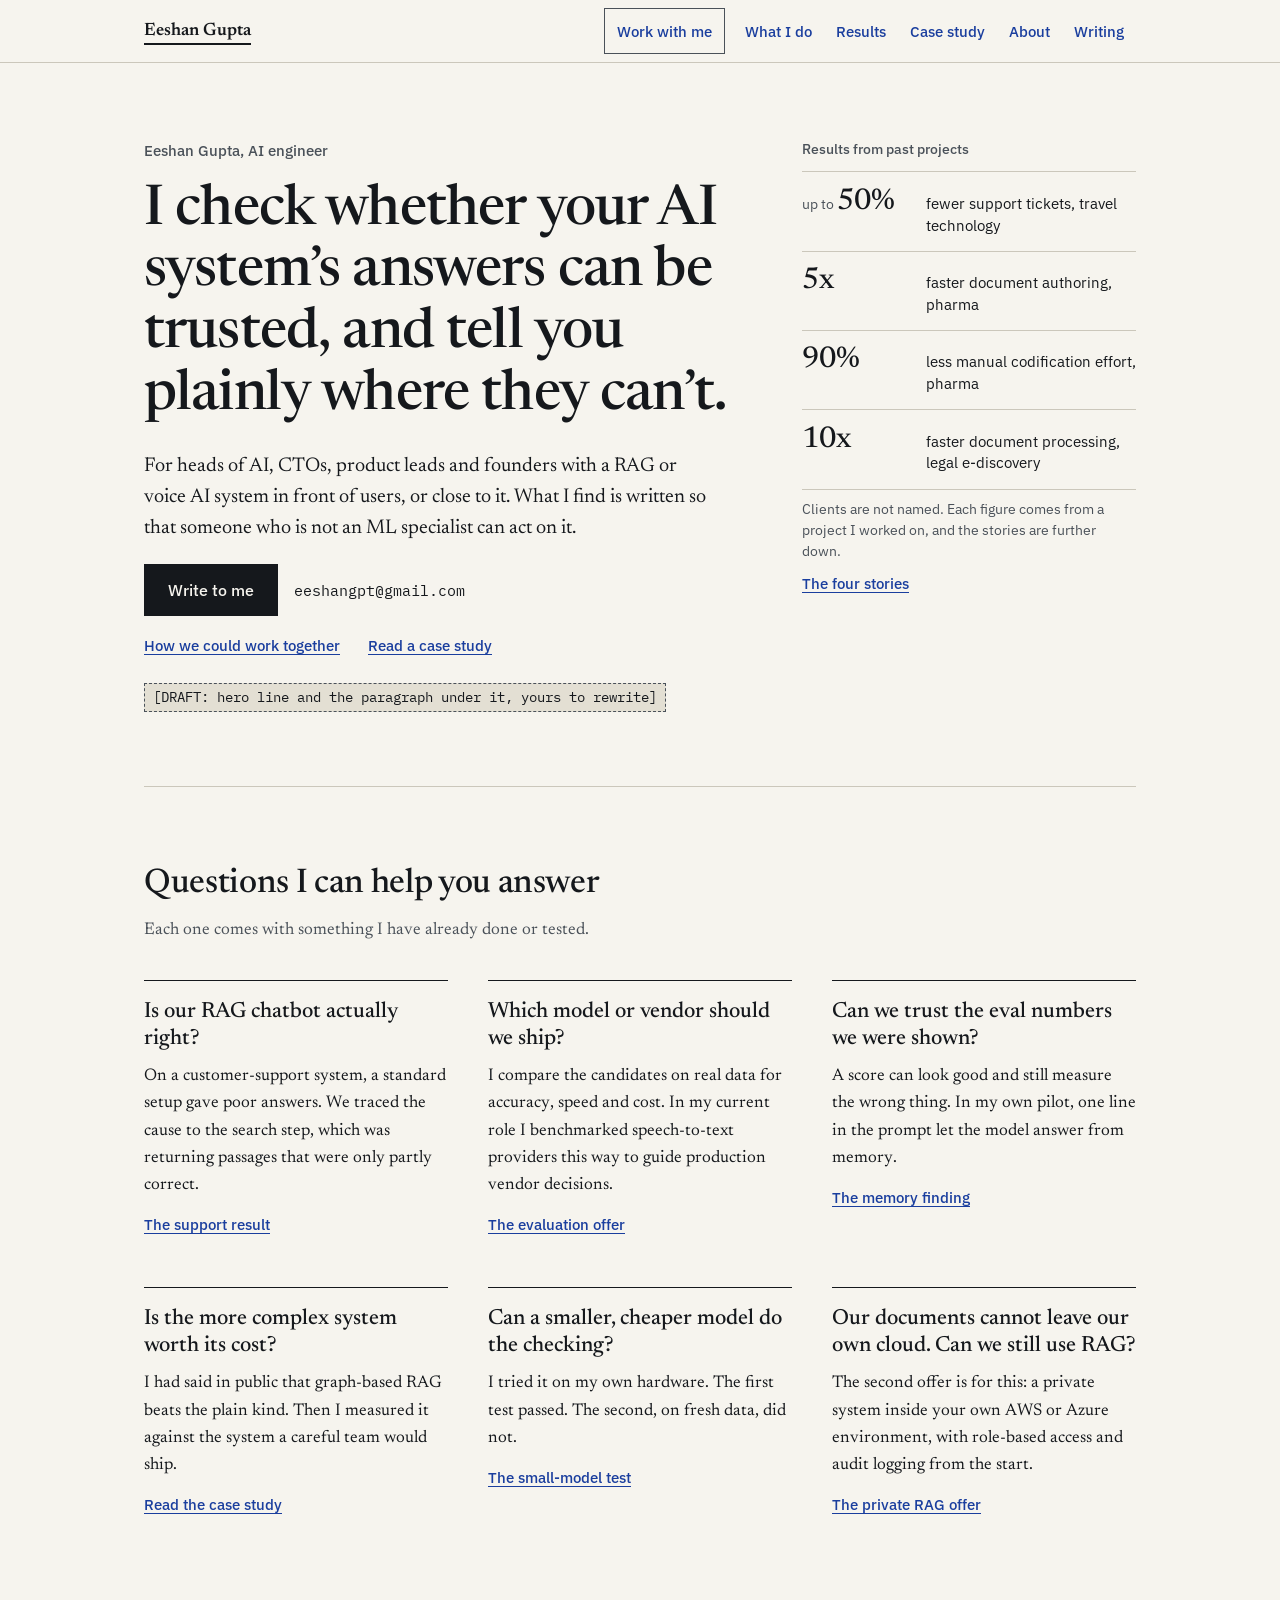
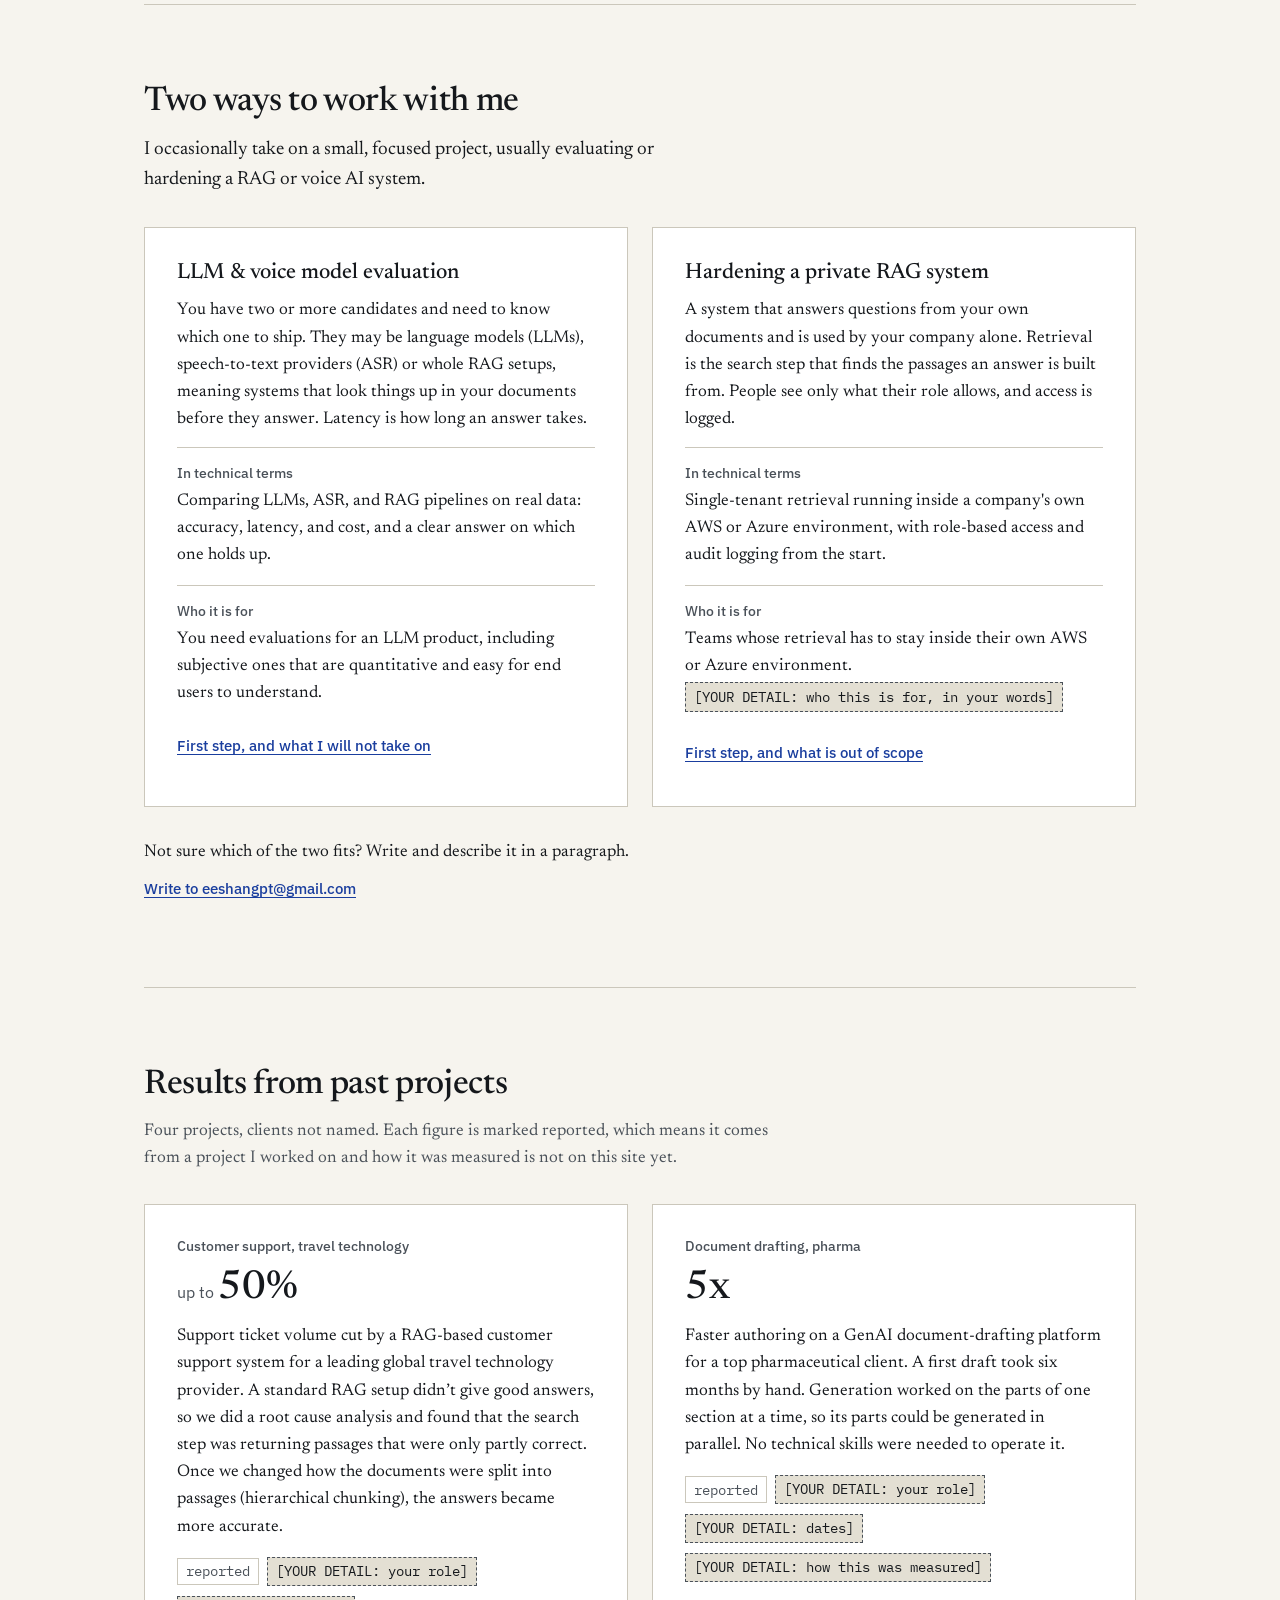
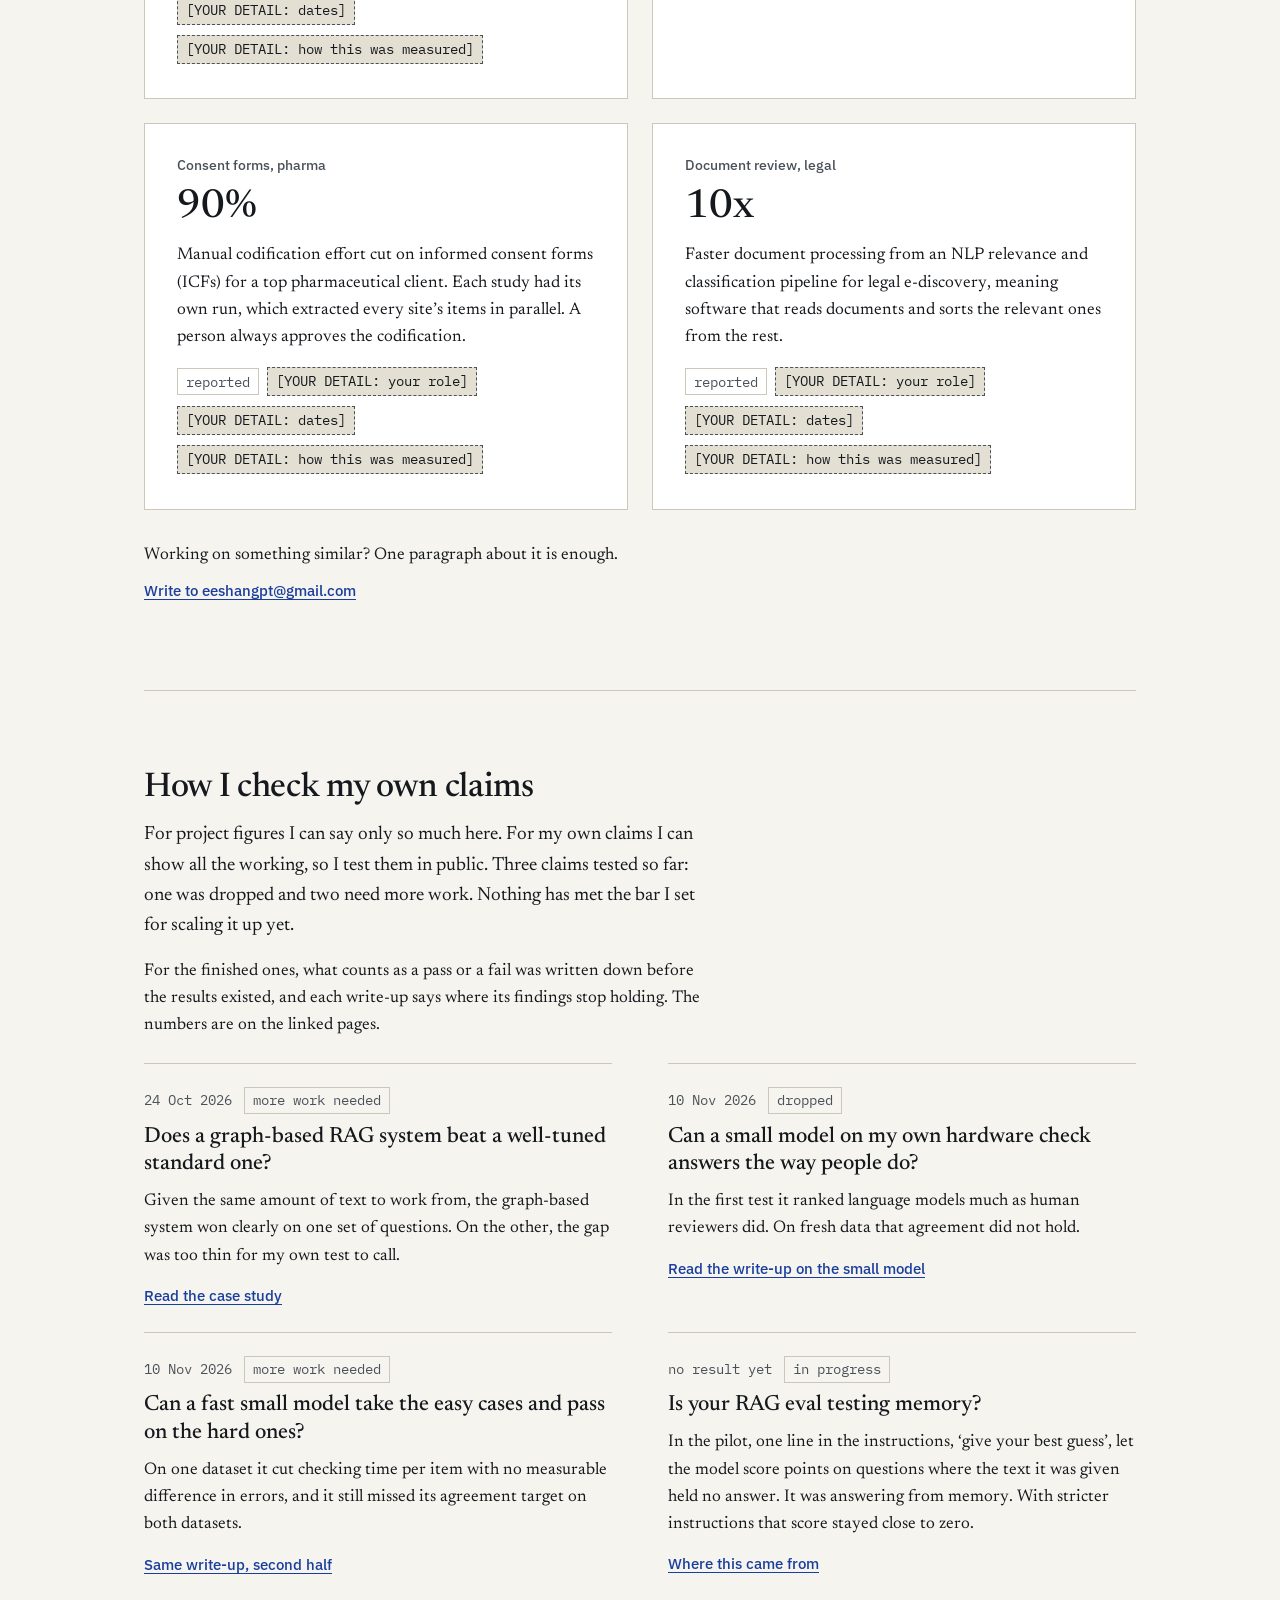
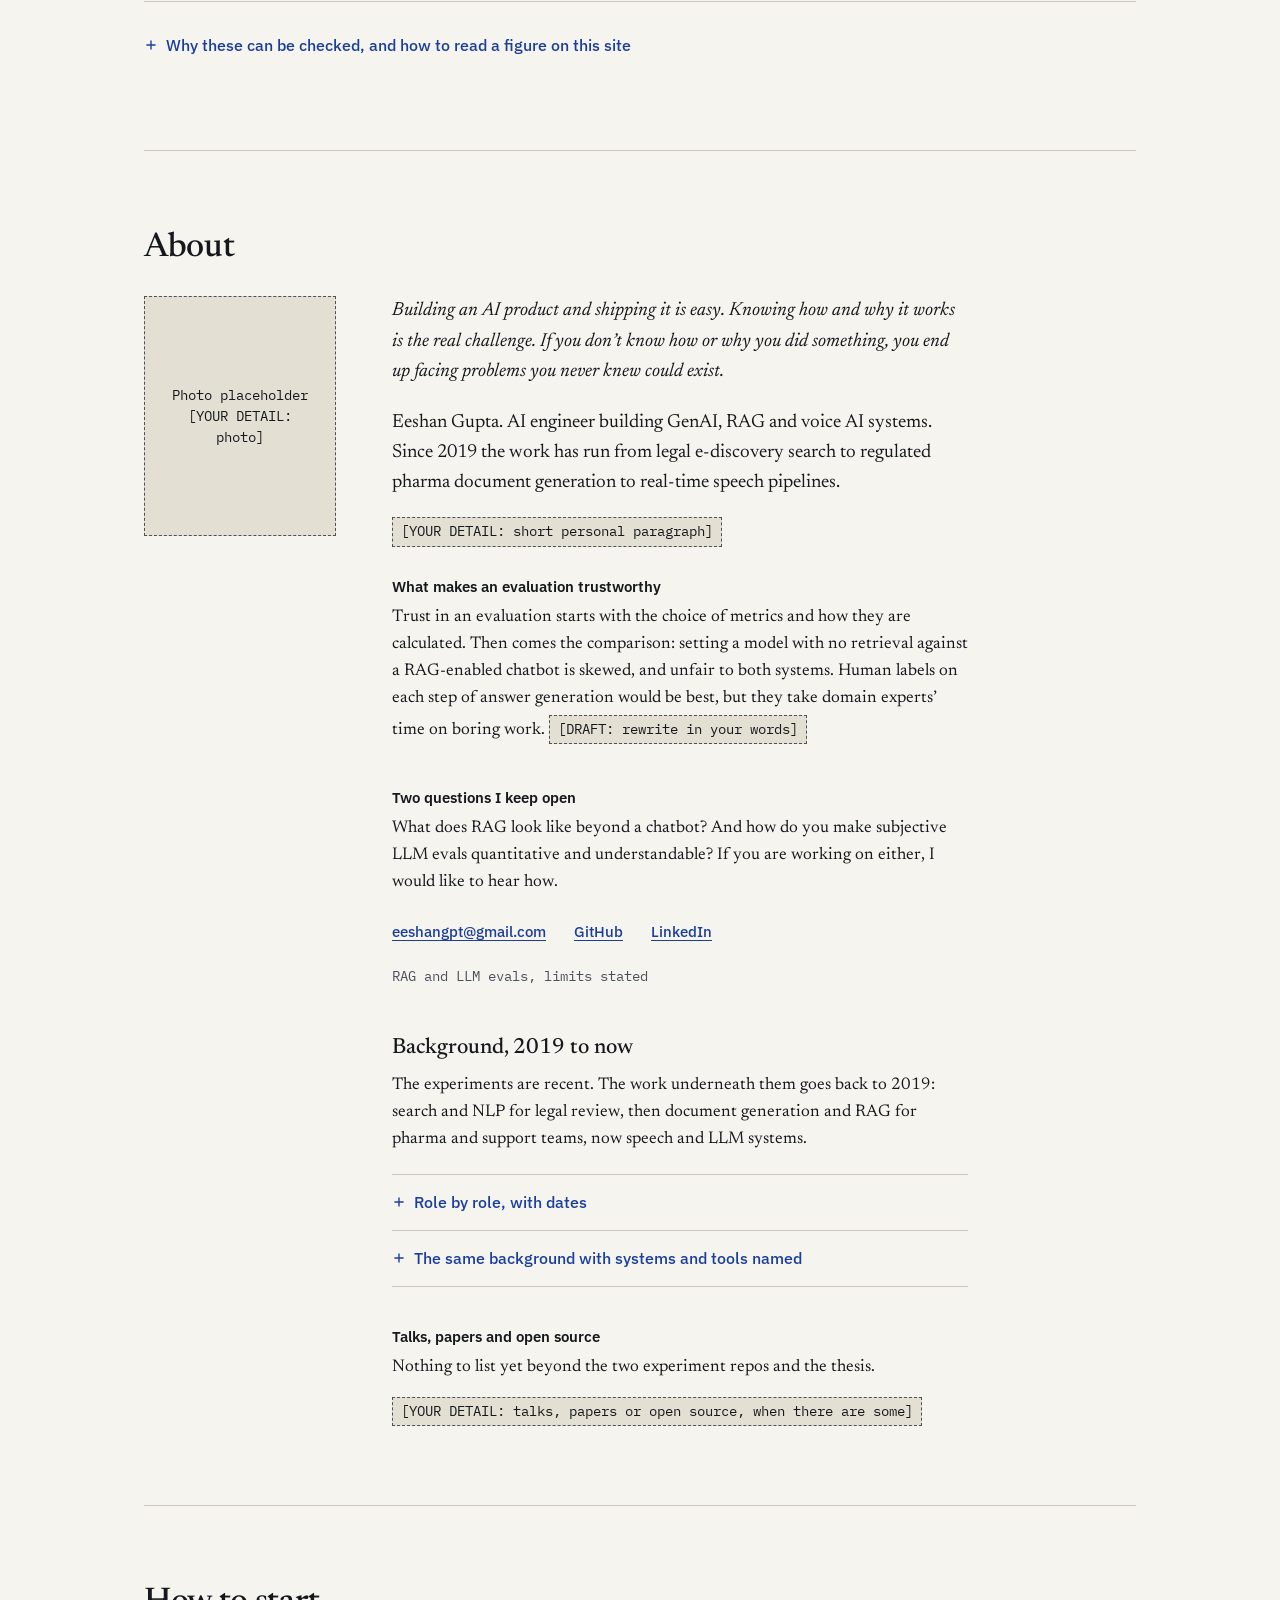
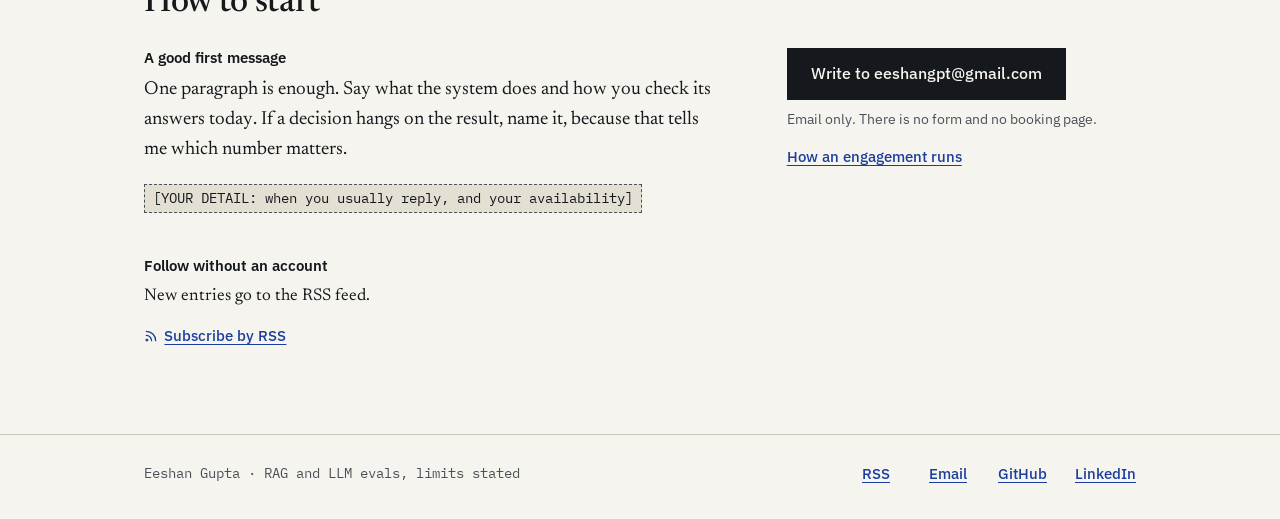
==== commit ba23a3f8: "site: #472 Writing as the sixth top-nav item Writing links to /writing/ from every page's header, wi" ====
--- a/about/index.html
+++ b/about/index.html
@@ -24,9 +24,11 @@
 <meta name="twitter:title" content="About — Eeshan Gupta">
 <meta name="twitter:description" content="Eeshan Gupta — AI Engineer. Experience, selected projects and toolkit across production GenAI, RAG and voice AI systems.">
 <meta name="twitter:image" content="https://eeshangupta.com/writing/graphrag-vs-tuned-hybrid/og-v2.png">
-<link rel="preconnect" href="https://fonts.googleapis.com">
-<link rel="preconnect" href="https://fonts.gstatic.com" crossorigin>
-<link href="https://fonts.googleapis.com/css2?family=IBM+Plex+Mono:wght@400;500&family=IBM+Plex+Sans:wght@400;500;600&family=Newsreader:ital,opsz,wght@0,6..72,400;0,6..72,500;0,6..72,600;1,6..72,400&display=swap" rel="stylesheet">
+<link rel="icon" href="/favicon.ico" sizes="32x32">
+<link rel="icon" href="/favicon.svg" type="image/svg+xml">
+<link rel="apple-touch-icon" href="/apple-touch-icon.png">
+<link rel="preload" href="/fonts/newsreader-var-latin.woff2" as="font" type="font/woff2" crossorigin>
+<link rel="preload" href="/fonts/ibm-plex-sans-var-latin.woff2" as="font" type="font/woff2" crossorigin>
 <link rel="stylesheet" href="/styles.css">
 <script type="application/ld+json">
 {
@@ -42,10 +44,6 @@
         "https://www.linkedin.com/in/eeshangpt/",
         "https://github.com/eeshangpt"
       ],
-      "address": {
-        "@type": "PostalAddress",
-        "addressCountry": "IN"
-      },
       "knowsAbout": [
         "RAG",
         "LLM evaluation",
@@ -78,6 +76,7 @@
    <a class="c-navlink" href="/#results" style="display:inline-flex;align-items:center;min-height:44px;padding:0 0.75rem;font:500 0.9375rem/1 'IBM Plex Sans',system-ui,sans-serif;text-decoration:none">Results</a>
    <a class="c-navlink" href="/case-studies/graphrag/" style="display:inline-flex;align-items:center;min-height:44px;padding:0 0.75rem;font:500 0.9375rem/1 'IBM Plex Sans',system-ui,sans-serif;text-decoration:none">Case study</a>
    <a class="c-navlink" href="/#about" style="display:inline-flex;align-items:center;min-height:44px;padding:0 0.75rem;font:500 0.9375rem/1 'IBM Plex Sans',system-ui,sans-serif;text-decoration:none">About</a>
+   <a class="c-navlink" href="/writing/" style="display:inline-flex;align-items:center;min-height:44px;padding:0 0.75rem;font:500 0.9375rem/1 'IBM Plex Sans',system-ui,sans-serif;text-decoration:none">Writing</a>
   </div>
  </nav>
 </header>
--- a/styles.css
+++ b/styles.css
@@ -1,3 +1,10 @@
+/* Self-hosted fonts: Newsreader and IBM Plex (SIL OFL 1.1, licences in /fonts/OFL-*.txt), latin subsets */
+@font-face{font-family:'IBM Plex Mono';font-style:normal;font-weight:400;font-display:swap;src:url(/fonts/ibm-plex-mono-400-latin.woff2) format('woff2');unicode-range:U+0000-00FF, U+0131, U+0152-0153, U+02BB-02BC, U+02C6, U+02DA, U+02DC, U+0304, U+0308, U+0329, U+2000-206F, U+20AC, U+2122, U+2191, U+2193, U+2212, U+2215, U+FEFF, U+FFFD}
+@font-face{font-family:'IBM Plex Mono';font-style:normal;font-weight:500;font-display:swap;src:url(/fonts/ibm-plex-mono-500-latin.woff2) format('woff2');unicode-range:U+0000-00FF, U+0131, U+0152-0153, U+02BB-02BC, U+02C6, U+02DA, U+02DC, U+0304, U+0308, U+0329, U+2000-206F, U+20AC, U+2122, U+2191, U+2193, U+2212, U+2215, U+FEFF, U+FFFD}
+@font-face{font-family:'IBM Plex Sans';font-style:normal;font-weight:400 600;font-display:swap;src:url(/fonts/ibm-plex-sans-var-latin.woff2) format('woff2');unicode-range:U+0000-00FF, U+0131, U+0152-0153, U+02BB-02BC, U+02C6, U+02DA, U+02DC, U+0304, U+0308, U+0329, U+2000-206F, U+20AC, U+2122, U+2191, U+2193, U+2212, U+2215, U+FEFF, U+FFFD}
+@font-face{font-family:'Newsreader';font-style:italic;font-weight:400;font-display:swap;src:url(/fonts/newsreader-italic-400-latin.woff2) format('woff2');unicode-range:U+0000-00FF, U+0131, U+0152-0153, U+02BB-02BC, U+02C6, U+02DA, U+02DC, U+0304, U+0308, U+0329, U+2000-206F, U+20AC, U+2122, U+2191, U+2193, U+2212, U+2215, U+FEFF, U+FFFD}
+@font-face{font-family:'Newsreader';font-style:normal;font-weight:400 600;font-display:swap;src:url(/fonts/newsreader-var-latin.woff2) format('woff2');unicode-range:U+0000-00FF, U+0131, U+0152-0153, U+02BB-02BC, U+02C6, U+02DA, U+02DC, U+0304, U+0308, U+0329, U+2000-206F, U+20AC, U+2122, U+2191, U+2193, U+2212, U+2215, U+FEFF, U+FFFD}
+
 /* Site styles: "Consultant first" (cos-os #464/#472). Page markup keeps the approved design's inline styles;
    this file holds the theme tokens, shared rules, phone rules and the article/writing styles. */
 
@@ -70,3 +77,10 @@
 .article-back{display:inline-flex;align-items:center;min-height:44px;margin-top:2rem;font:500 0.9375rem/1.3 'IBM Plex Sans',system-ui,sans-serif}
 .article-inner > p,.article-inner > h1{max-width:100%}
 .article-inner > p{font:400 1.125rem/1.65 'Newsreader',Georgia,serif;color:var(--ink)}
+
+/* 404 page buttons (page added on master) */
+.hero-ctas{display:flex;flex-wrap:wrap;gap:0.75rem}
+.btn{display:inline-flex;align-items:center;min-height:44px;padding:0 1.1rem;font:500 1rem/1.2 'IBM Plex Sans',system-ui,sans-serif;text-decoration:none;border:1px solid var(--ink);box-sizing:border-box}
+.btn-primary{background:var(--ink);color:var(--inv)}
+.btn-primary:hover{background:var(--link);border-color:var(--link);color:var(--inv)}
+.btn-ghost{background:transparent;color:var(--ink)}
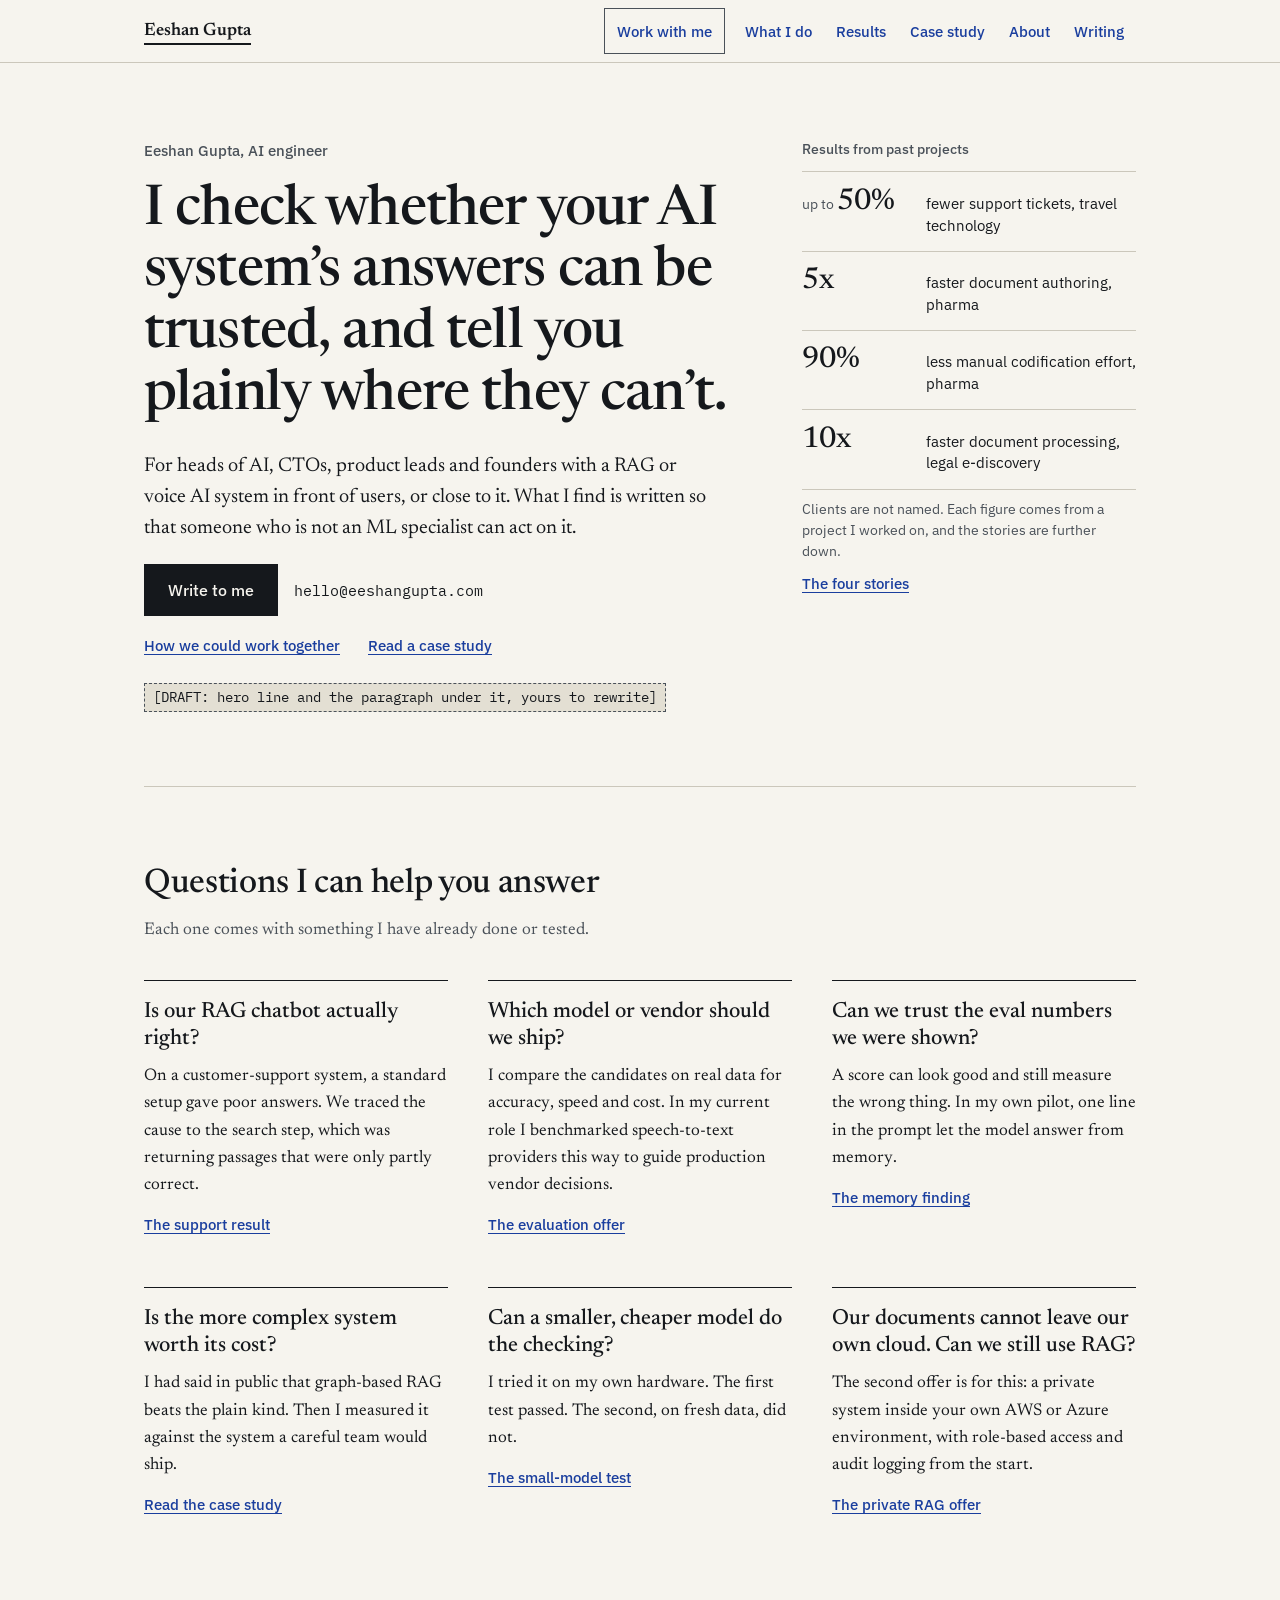
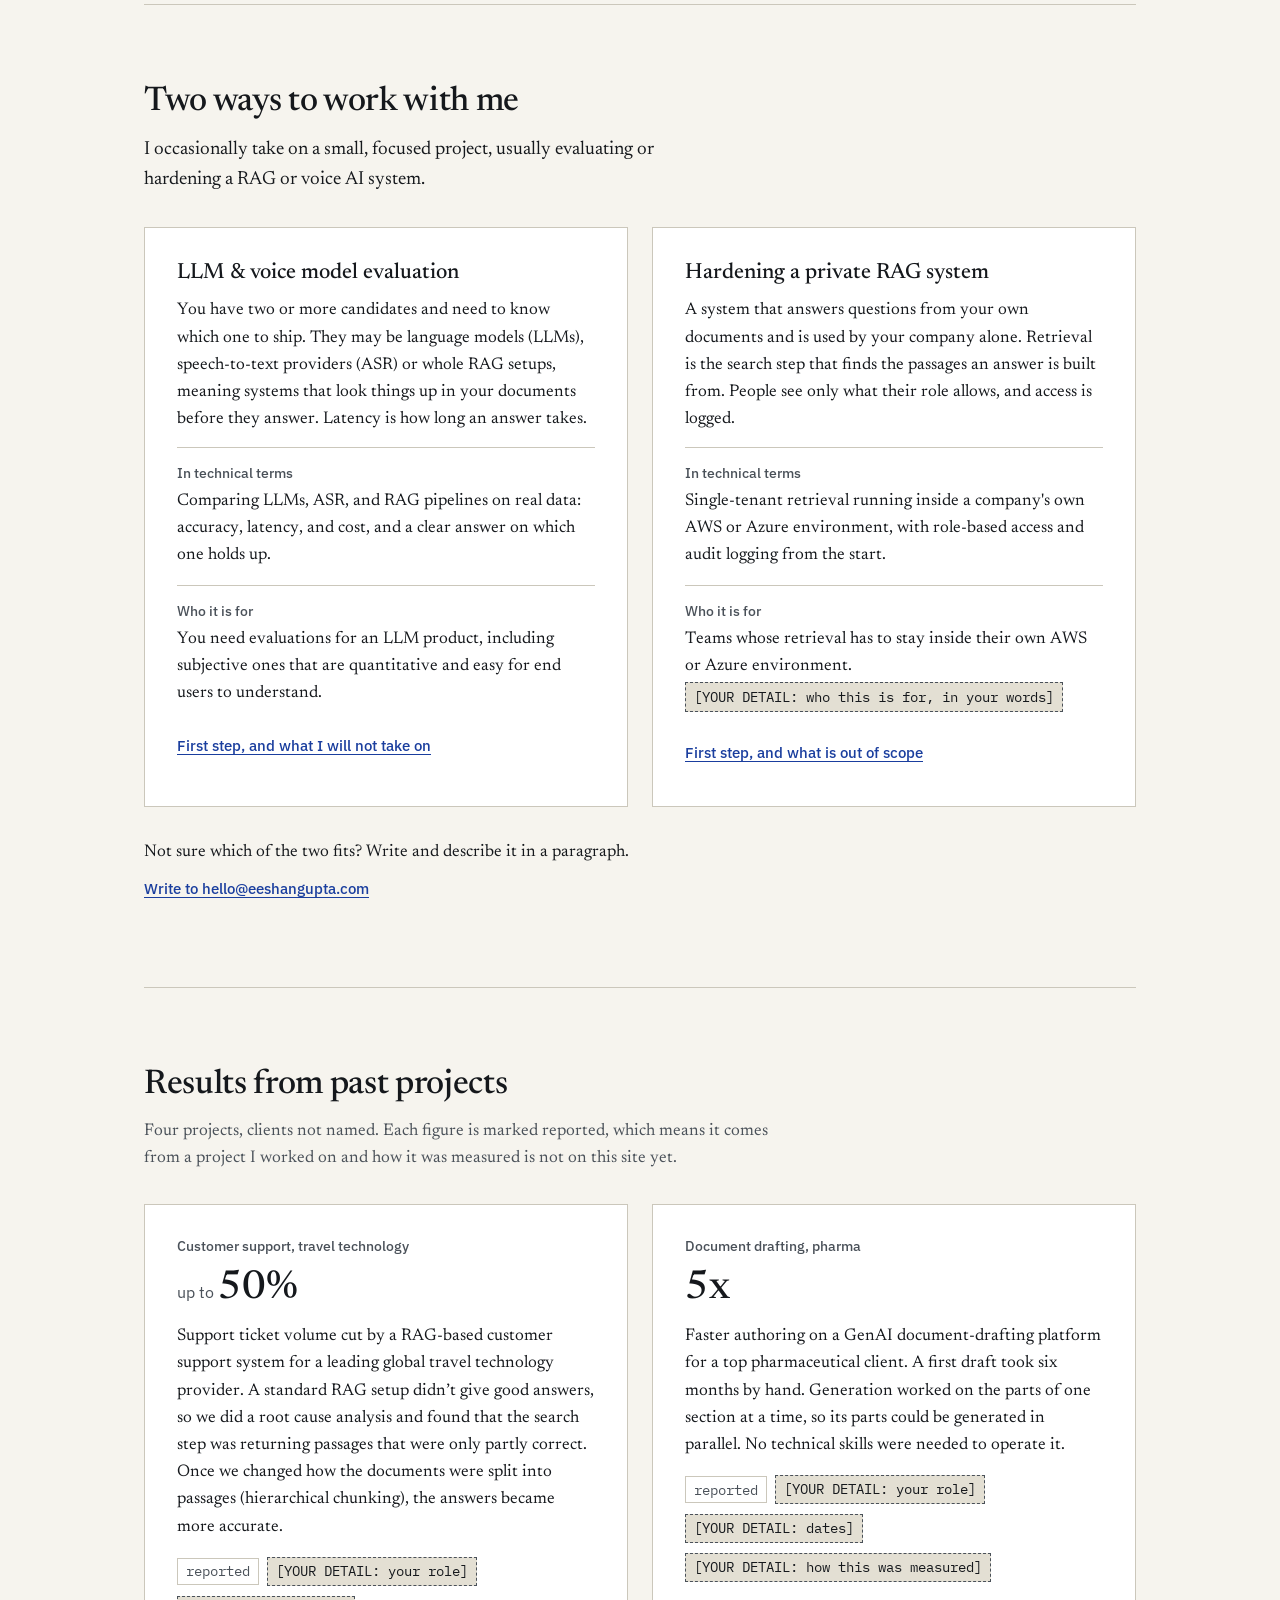
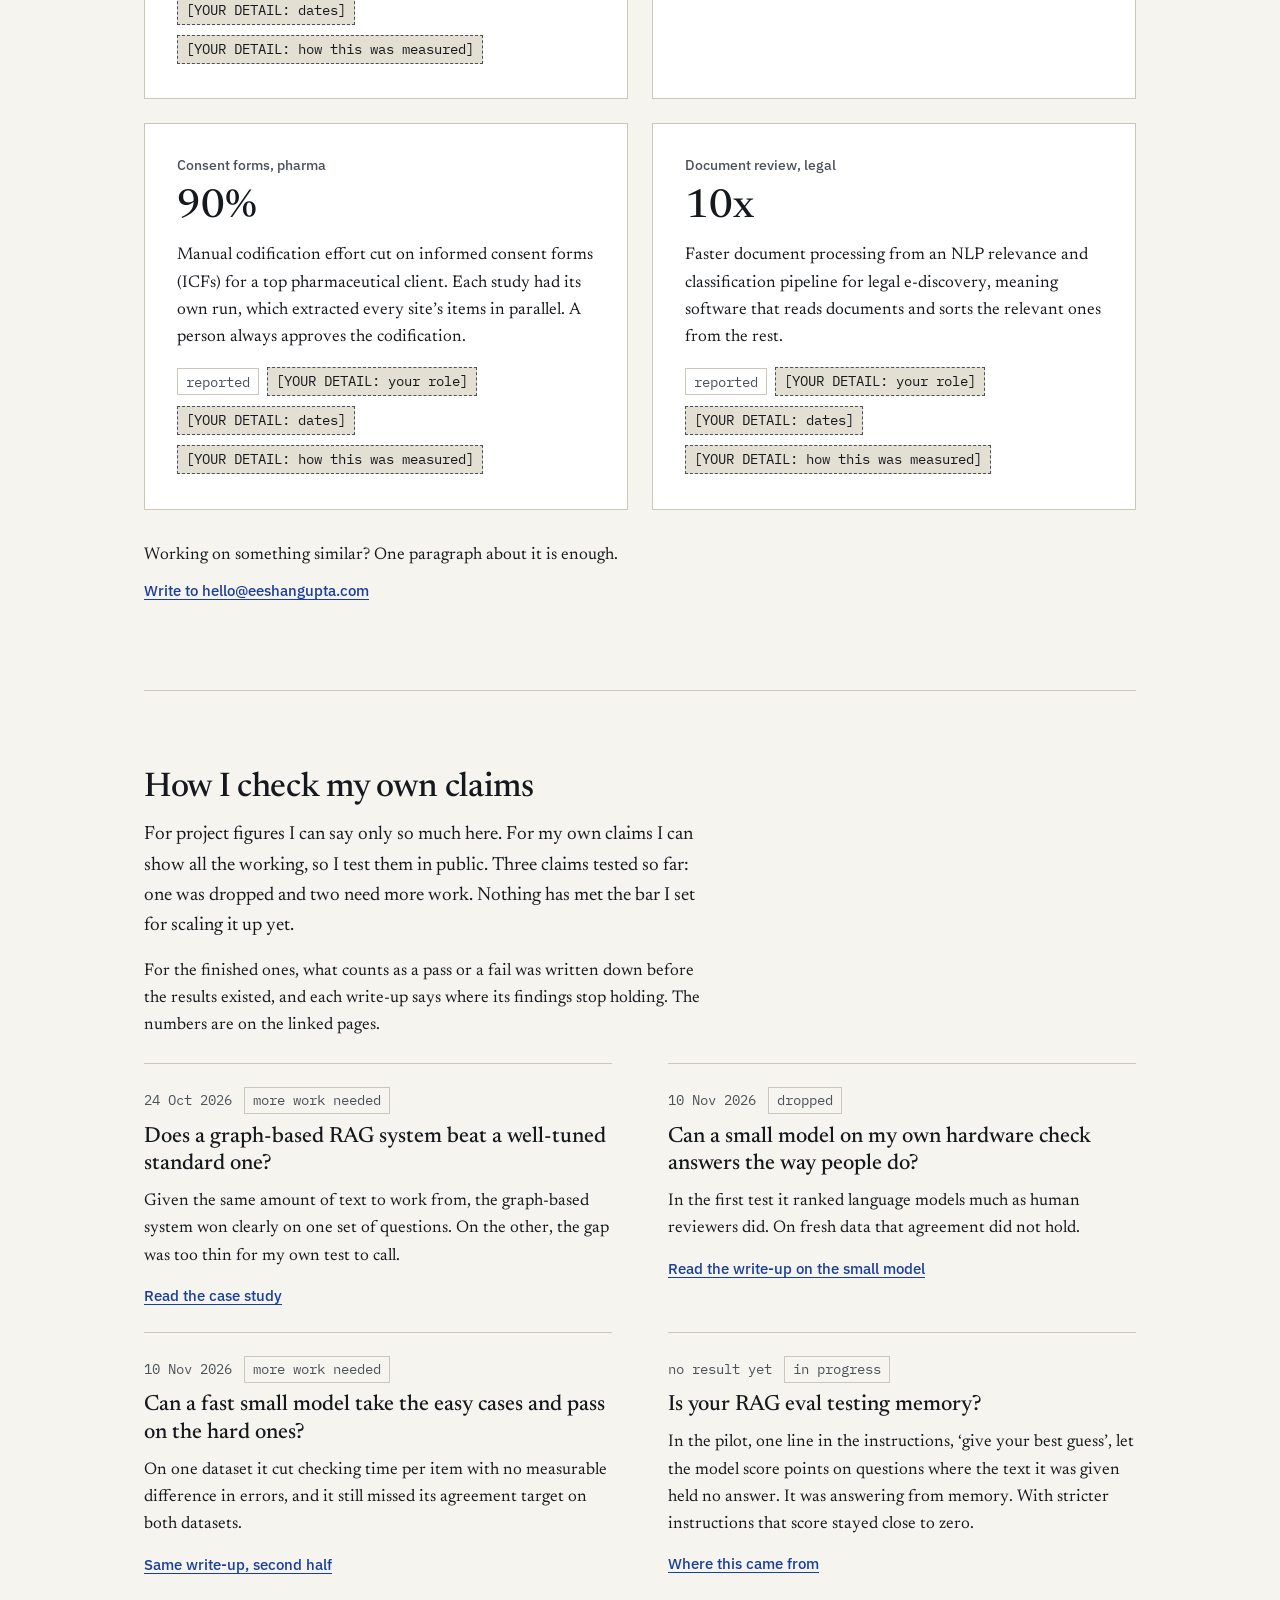
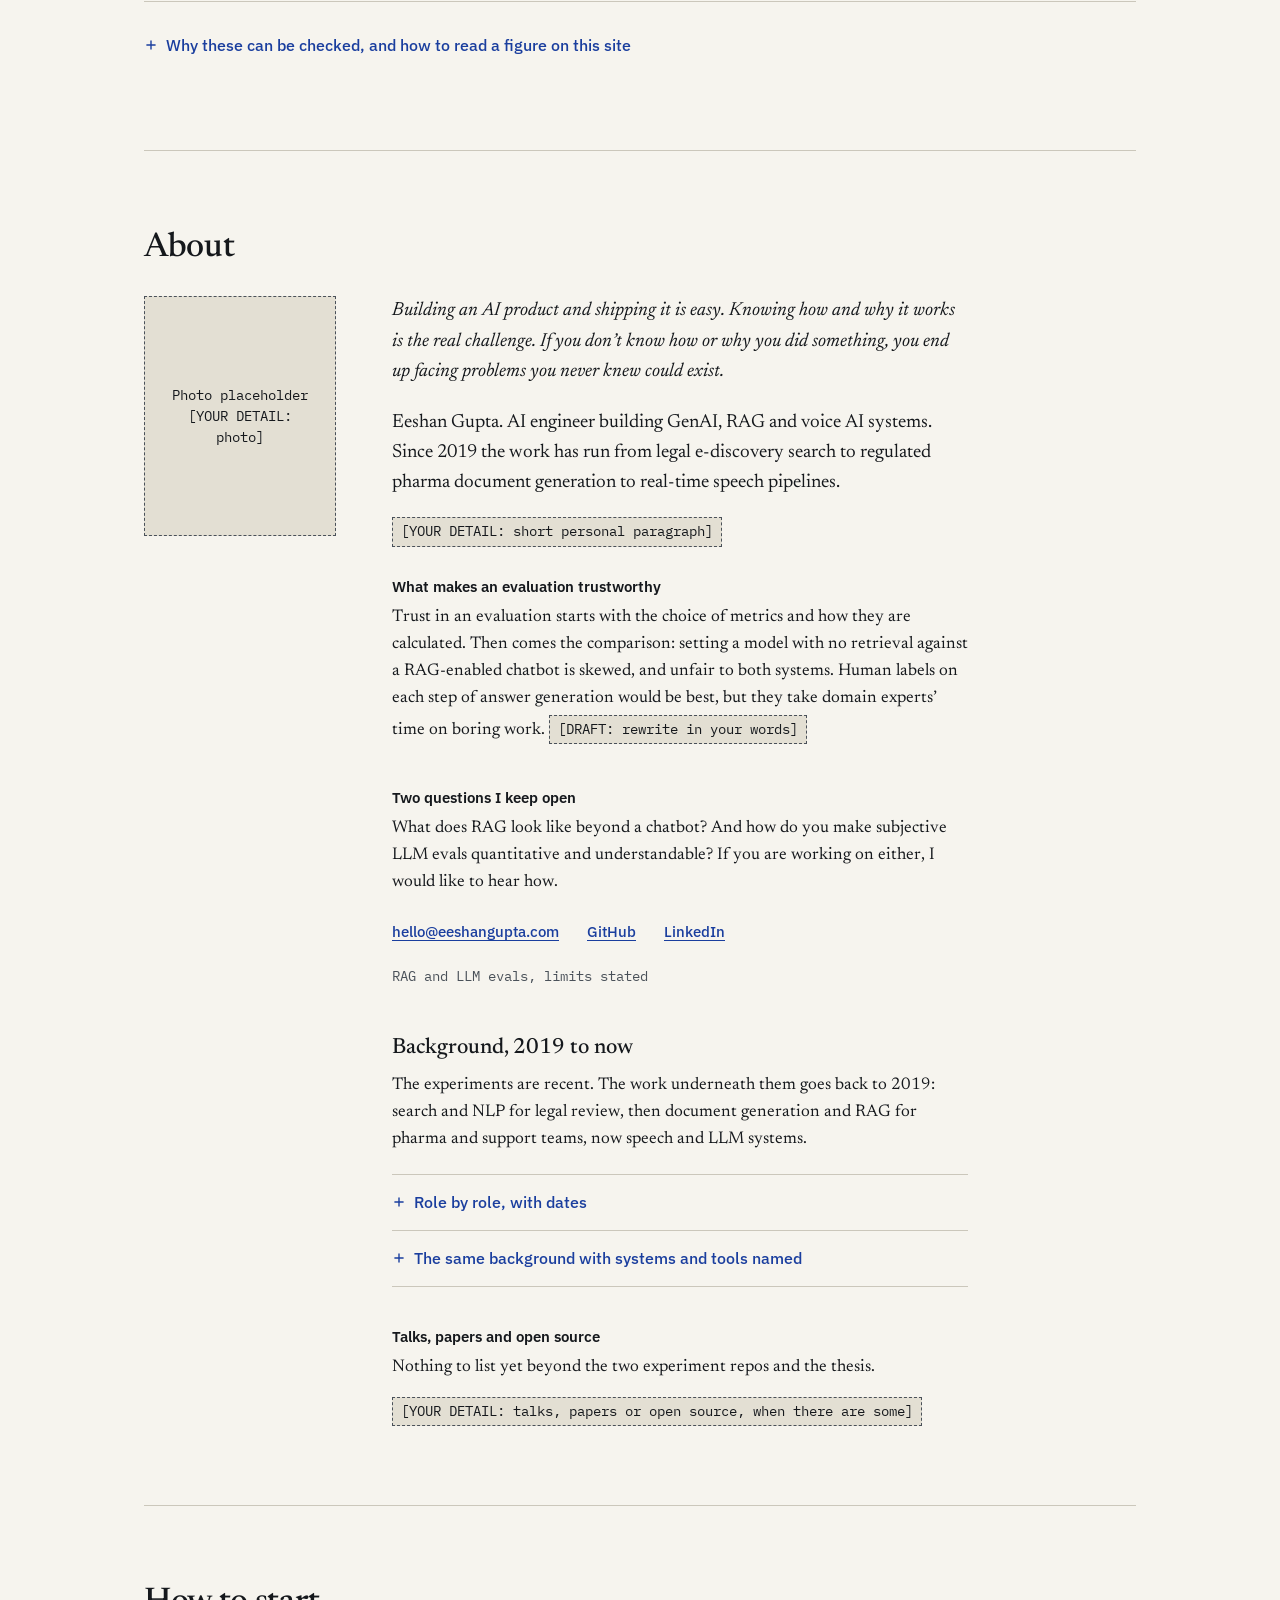
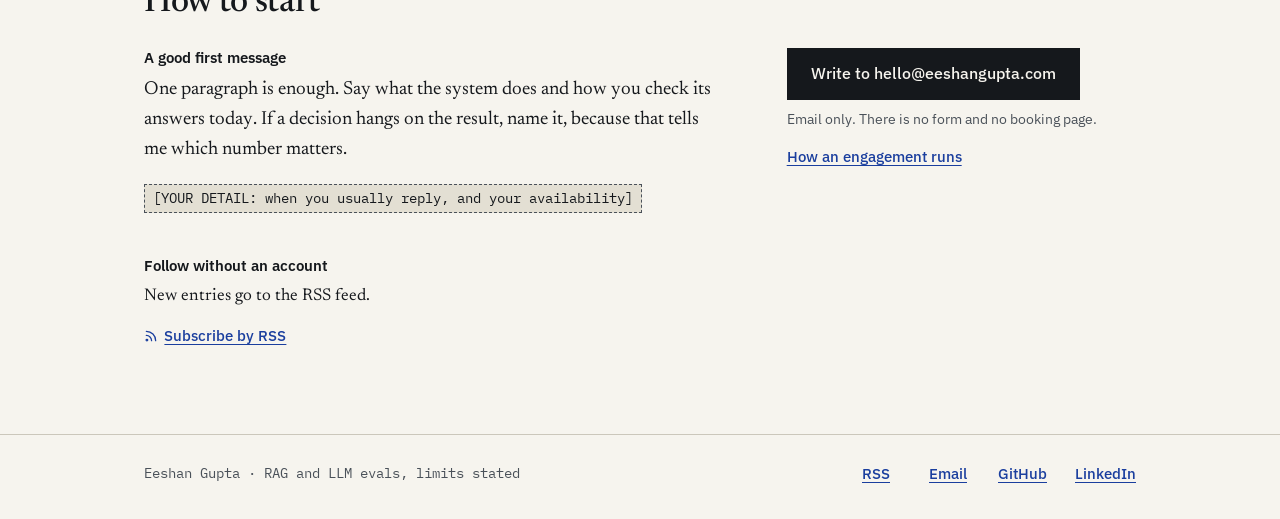
==== commit 7bb465f4: "site: #474 contact address hello@ on every page Every mailto link and visible address now uses hello" ====
--- a/about/index.html
+++ b/about/index.html
@@ -86,7 +86,7 @@
   <p style="font:400 0.875rem/1.5 'IBM Plex Mono',ui-monospace,monospace;color:var(--mute);margin:0">Eeshan Gupta · RAG and LLM evals, limits stated</p>
   <p style="margin:0;display:flex;flex-wrap:wrap;gap:0 1.75rem">
    <a href="/feed.xml" style="display:inline-flex;align-items:center;justify-content:center;min-height:44px;min-width:44px;font:500 0.9375rem/1.3 'IBM Plex Sans',system-ui,sans-serif">RSS</a>
-   <a href="mailto:eeshangpt@gmail.com" style="display:inline-flex;align-items:center;justify-content:center;min-height:44px;min-width:44px;font:500 0.9375rem/1.3 'IBM Plex Sans',system-ui,sans-serif">Email</a>
+   <a href="mailto:hello@eeshangupta.com" style="display:inline-flex;align-items:center;justify-content:center;min-height:44px;min-width:44px;font:500 0.9375rem/1.3 'IBM Plex Sans',system-ui,sans-serif">Email</a>
    <a href="https://github.com/eeshangpt" style="display:inline-flex;align-items:center;min-height:44px;font:500 0.9375rem/1.3 'IBM Plex Sans',system-ui,sans-serif">GitHub</a>
    <a href="https://www.linkedin.com/in/eeshangpt/" style="display:inline-flex;align-items:center;min-height:44px;font:500 0.9375rem/1.3 'IBM Plex Sans',system-ui,sans-serif">LinkedIn</a>
   </p>
--- a/styles.css
+++ b/styles.css
@@ -20,7 +20,7 @@
 @media (max-width:40rem){.c-btn-full{display:flex !important;width:100%}}
 .o1 p,.o1 dd,.o1 li{font-kerning:none !important}
 .c-navlink[aria-current="page"]{color:var(--ink) !important;text-decoration:underline !important;text-decoration-thickness:2px !important;text-underline-offset:0.45em !important}
-@media (max-width:44rem){.c-navgroup{flex-basis:100%;margin-left:-0.5rem}.c-navgroup .c-navlink{padding-left:0.5rem !important;padding-right:0.5rem !important}}
+@media (max-width:44rem){.c-navgroup{flex-basis:100%;margin-left:-0.3rem}.c-navgroup .c-navlink{padding-left:0.3rem !important;padding-right:0.3rem !important;font-size:0.875rem !important}}
 .c-stories-btn{display:none}
 @media (max-width:40rem){.js .c-stories-btn{display:block}.js #stories:not(.is-open):not(:target){display:none !important}}
 @media (max-height:34rem){.c-hero{padding-top:1.25rem !important}}
